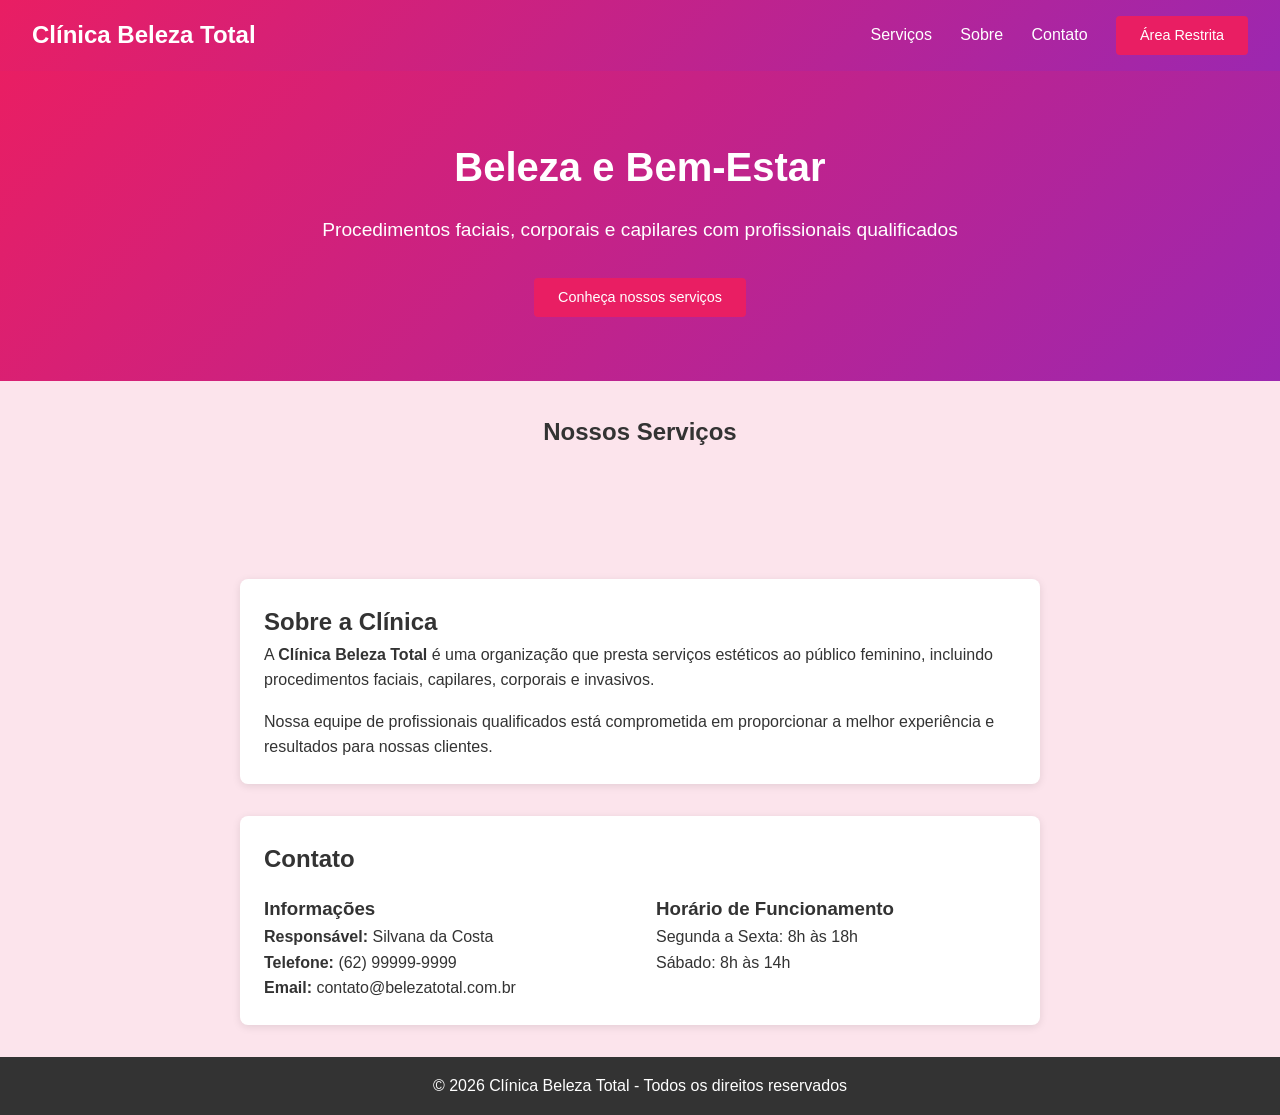
==== frontend/index.html @ 0aaa3a69 "Atualização 1 - Sprint 1 e 2 - Sistema de Gestão Clínica" ====
<!DOCTYPE html>
<html lang="pt-BR">
<head>
    <meta charset="UTF-8">
    <meta name="viewport" content="width=device-width, initial-scale=1.0">
    <title>Clínica Beleza Total</title>
    <link rel="stylesheet" href="css/style.css">
</head>
<body>
    <header class="header">
        <h1>Clínica Beleza Total</h1>
        <nav>
            <a href="#servicos">Serviços</a>
            <a href="#sobre">Sobre</a>
            <a href="#contato">Contato</a>
            <a href="login.html" class="btn btn-primary">Área Restrita</a>
        </nav>
    </header>

    <section class="hero">
        <h1>Beleza e Bem-Estar</h1>
        <p>Procedimentos faciais, corporais e capilares com profissionais qualificados</p>
        <a href="#servicos" class="btn btn-primary">Conheça nossos serviços</a>
    </section>

    <section id="servicos">
        <h2 style="text-align: center; padding: 2rem;">Nossos Serviços</h2>
        <div class="services-grid" id="servicesGrid">
            <!-- Procedimentos serão carregados via API -->
        </div>
    </section>

    <section id="sobre" class="card" style="max-width: 800px; margin: 2rem auto;">
        <h2>Sobre a Clínica</h2>
        <p>A <strong>Clínica Beleza Total</strong> é uma organização que presta serviços estéticos ao público feminino, incluindo procedimentos faciais, capilares, corporais e invasivos.</p>
        <p style="margin-top: 1rem;">Nossa equipe de profissionais qualificados está comprometida em proporcionar a melhor experiência e resultados para nossas clientes.</p>
    </section>

    <section id="contato" class="card" style="max-width: 800px; margin: 2rem auto;">
        <h2>Contato</h2>
        <div style="display: grid; grid-template-columns: 1fr 1fr; gap: 2rem; margin-top: 1rem;">
            <div>
                <h3>Informações</h3>
                <p><strong>Responsável:</strong> Silvana da Costa</p>
                <p><strong>Telefone:</strong> (62) 99999-9999</p>
                <p><strong>Email:</strong> contato@belezatotal.com.br</p>
            </div>
            <div>
                <h3>Horário de Funcionamento</h3>
                <p>Segunda a Sexta: 8h às 18h</p>
                <p>Sábado: 8h às 14h</p>
            </div>
        </div>
    </section>

    <footer style="background: #333; color: white; text-align: center; padding: 1rem; margin-top: 2rem;">
        <p>&copy; 2026 Clínica Beleza Total - Todos os direitos reservados</p>
    </footer>

    <script src="js/api.js"></script>
    <script>
        document.addEventListener('DOMContentLoaded', async () => {
            try {
                const procedimentos = await api.publicGet('/public/portfolio');
                const grid = document.getElementById('servicesGrid');
                
                procedimentos.forEach(proc => {
                    const card = document.createElement('div');
                    card.className = 'service-card';
                    card.innerHTML = `
                        <h3>${proc.nome}</h3>
                        <p>${proc.descricao}</p>
                        <p><strong>Duração:</strong> ${proc.duracaoMinutos} minutos</p>
                        <p><strong>Valor:</strong> ${format.currency(proc.valor)}</p>
                        <span class="badge badge-info">${proc.categoria}</span>
                    `;
                    grid.appendChild(card);
                });
            } catch (error) {
                console.error('Erro ao carregar procedimentos:', error);
            }
        });
    </script>
</body>
</html>
---- frontend/css/style.css ----
* {
    margin: 0;
    padding: 0;
    box-sizing: border-box;
}

:root {
    --primary: #e91e63;
    --primary-dark: #c2185b;
    --secondary: #9c27b0;
    --accent: #f06292;
    --bg: #fce4ec;
    --bg-card: #ffffff;
    --text: #333333;
    --text-light: #666666;
    --success: #4caf50;
    --warning: #ff9800;
    --danger: #f44336;
    --border: #e0e0e0;
    --shadow: 0 2px 8px rgba(0,0,0,0.1);
}

body {
    font-family: 'Segoe UI', Tahoma, Geneva, Verdana, sans-serif;
    background: var(--bg);
    color: var(--text);
    line-height: 1.6;
}

/* Header */
.header {
    background: linear-gradient(135deg, var(--primary), var(--secondary));
    color: white;
    padding: 1rem 2rem;
    display: flex;
    justify-content: space-between;
    align-items: center;
    box-shadow: var(--shadow);
}

.header h1 {
    font-size: 1.5rem;
}

.header nav a {
    color: white;
    text-decoration: none;
    margin-left: 1.5rem;
    font-weight: 500;
    transition: opacity 0.3s;
}

.header nav a:hover {
    opacity: 0.8;
}

/* Buttons */
.btn {
    padding: 0.5rem 1.5rem;
    border: none;
    border-radius: 4px;
    cursor: pointer;
    font-size: 0.9rem;
    transition: all 0.3s;
    text-decoration: none;
    display: inline-block;
}

.btn-primary {
    background: var(--primary);
    color: white;
}

.btn-primary:hover {
    background: var(--primary-dark);
}

.btn-success {
    background: var(--success);
    color: white;
}

.btn-danger {
    background: var(--danger);
    color: white;
}

.btn-warning {
    background: var(--warning);
    color: white;
}

.btn-secondary {
    background: var(--text-light);
    color: white;
}

/* Cards */
.card {
    background: var(--bg-card);
    border-radius: 8px;
    padding: 1.5rem;
    margin: 1rem 0;
    box-shadow: var(--shadow);
}

.card-header {
    border-bottom: 1px solid var(--border);
    padding-bottom: 0.5rem;
    margin-bottom: 1rem;
}

/* Forms */
.form-group {
    margin-bottom: 1rem;
}

.form-group label {
    display: block;
    margin-bottom: 0.3rem;
    font-weight: 500;
    color: var(--text);
}

.form-group input,
.form-group select,
.form-group textarea {
    width: 100%;
    padding: 0.6rem;
    border: 1px solid var(--border);
    border-radius: 4px;
    font-size: 0.9rem;
}

.form-group input:focus,
.form-group select:focus {
    outline: none;
    border-color: var(--primary);
}

/* Tables */
.table-container {
    overflow-x: auto;
}

table {
    width: 100%;
    border-collapse: collapse;
    margin-top: 1rem;
}

th, td {
    padding: 0.75rem;
    text-align: left;
    border-bottom: 1px solid var(--border);
}

th {
    background: var(--primary);
    color: white;
    font-weight: 500;
}

tr:hover {
    background: #f5f5f5;
}

/* Status badges */
.badge {
    padding: 0.25rem 0.75rem;
    border-radius: 20px;
    font-size: 0.75rem;
    font-weight: 500;
}

.badge-success {
    background: #e8f5e9;
    color: var(--success);
}

.badge-warning {
    background: #fff3e0;
    color: var(--warning);
}

.badge-danger {
    background: #ffebee;
    color: var(--danger);
}

.badge-info {
    background: #e3f2fd;
    color: #1976d2;
}

/* Login */
.login-container {
    display: flex;
    justify-content: center;
    align-items: center;
    min-height: 100vh;
    background: linear-gradient(135deg, var(--primary), var(--secondary));
}

.login-box {
    background: white;
    padding: 2rem;
    border-radius: 8px;
    box-shadow: 0 4px 20px rgba(0,0,0,0.2);
    width: 100%;
    max-width: 400px;
}

.login-box h2 {
    text-align: center;
    margin-bottom: 1.5rem;
    color: var(--primary);
}

/* Dashboard */
.dashboard {
    padding: 2rem;
}

.dashboard-grid {
    display: grid;
    grid-template-columns: repeat(auto-fit, minmax(200px, 1fr));
    gap: 1rem;
    margin-bottom: 2rem;
}

.stat-card {
    background: white;
    padding: 1.5rem;
    border-radius: 8px;
    text-align: center;
    box-shadow: var(--shadow);
}

.stat-card h3 {
    font-size: 2rem;
    color: var(--primary);
}

.stat-card p {
    color: var(--text-light);
}

/* Sidebar */
.layout {
    display: flex;
    min-height: 100vh;
}

.sidebar {
    width: 250px;
    background: #333;
    color: white;
    padding: 1rem 0;
}

.sidebar-menu {
    list-style: none;
}

.sidebar-menu a {
    display: block;
    padding: 0.75rem 1.5rem;
    color: white;
    text-decoration: none;
    transition: background 0.3s;
}

.sidebar-menu a:hover,
.sidebar-menu a.active {
    background: var(--primary);
}

.main-content {
    flex: 1;
    padding: 1.5rem;
    overflow-y: auto;
}

/* Homepage */
.hero {
    background: linear-gradient(135deg, var(--primary), var(--secondary));
    color: white;
    padding: 4rem 2rem;
    text-align: center;
}

.hero h1 {
    font-size: 2.5rem;
    margin-bottom: 1rem;
}

.hero p {
    font-size: 1.2rem;
    margin-bottom: 2rem;
}

.services-grid {
    display: grid;
    grid-template-columns: repeat(auto-fit, minmax(250px, 1fr));
    gap: 1.5rem;
    padding: 2rem;
    max-width: 1200px;
    margin: 0 auto;
}

.service-card {
    background: white;
    padding: 2rem;
    border-radius: 8px;
    text-align: center;
    box-shadow: var(--shadow);
    transition: transform 0.3s;
}

.service-card:hover {
    transform: translateY(-5px);
}

.service-card h3 {
    color: var(--primary);
    margin-bottom: 0.5rem;
}

/* Modal */
.modal {
    display: none;
    position: fixed;
    top: 0;
    left: 0;
    width: 100%;
    height: 100%;
    background: rgba(0,0,0,0.5);
    z-index: 1000;
}

.modal-content {
    background: white;
    margin: 5% auto;
    padding: 2rem;
    border-radius: 8px;
    width: 90%;
    max-width: 600px;
    max-height: 80vh;
    overflow-y: auto;
}

.modal-header {
    display: flex;
    justify-content: space-between;
    align-items: center;
    margin-bottom: 1rem;
    padding-bottom: 1rem;
    border-bottom: 1px solid var(--border);
}

.close {
    font-size: 1.5rem;
    cursor: pointer;
}

/* Alert */
.alert {
    padding: 1rem;
    border-radius: 4px;
    margin-bottom: 1rem;
}

.alert-success {
    background: #e8f5e9;
    color: var(--success);
    border: 1px solid var(--success);
}

.alert-error {
    background: #ffebee;
    color: var(--danger);
    border: 1px solid var(--danger);
}

/* Responsive */
@media (max-width: 768px) {
    .header {
        flex-direction: column;
        gap: 1rem;
    }
    
    .sidebar {
        width: 100%;
        position: fixed;
        bottom: 0;
        z-index: 100;
    }
    
    .sidebar-menu {
        display: flex;
        justify-content: space-around;
    }
    
    .sidebar-menu a {
        padding: 0.5rem;
        text-align: center;
        font-size: 0.8rem;
    }
    
    .main-content {
        padding-bottom: 80px;
    }
    
    .dashboard-grid {
        grid-template-columns: repeat(2, 1fr);
    }
}
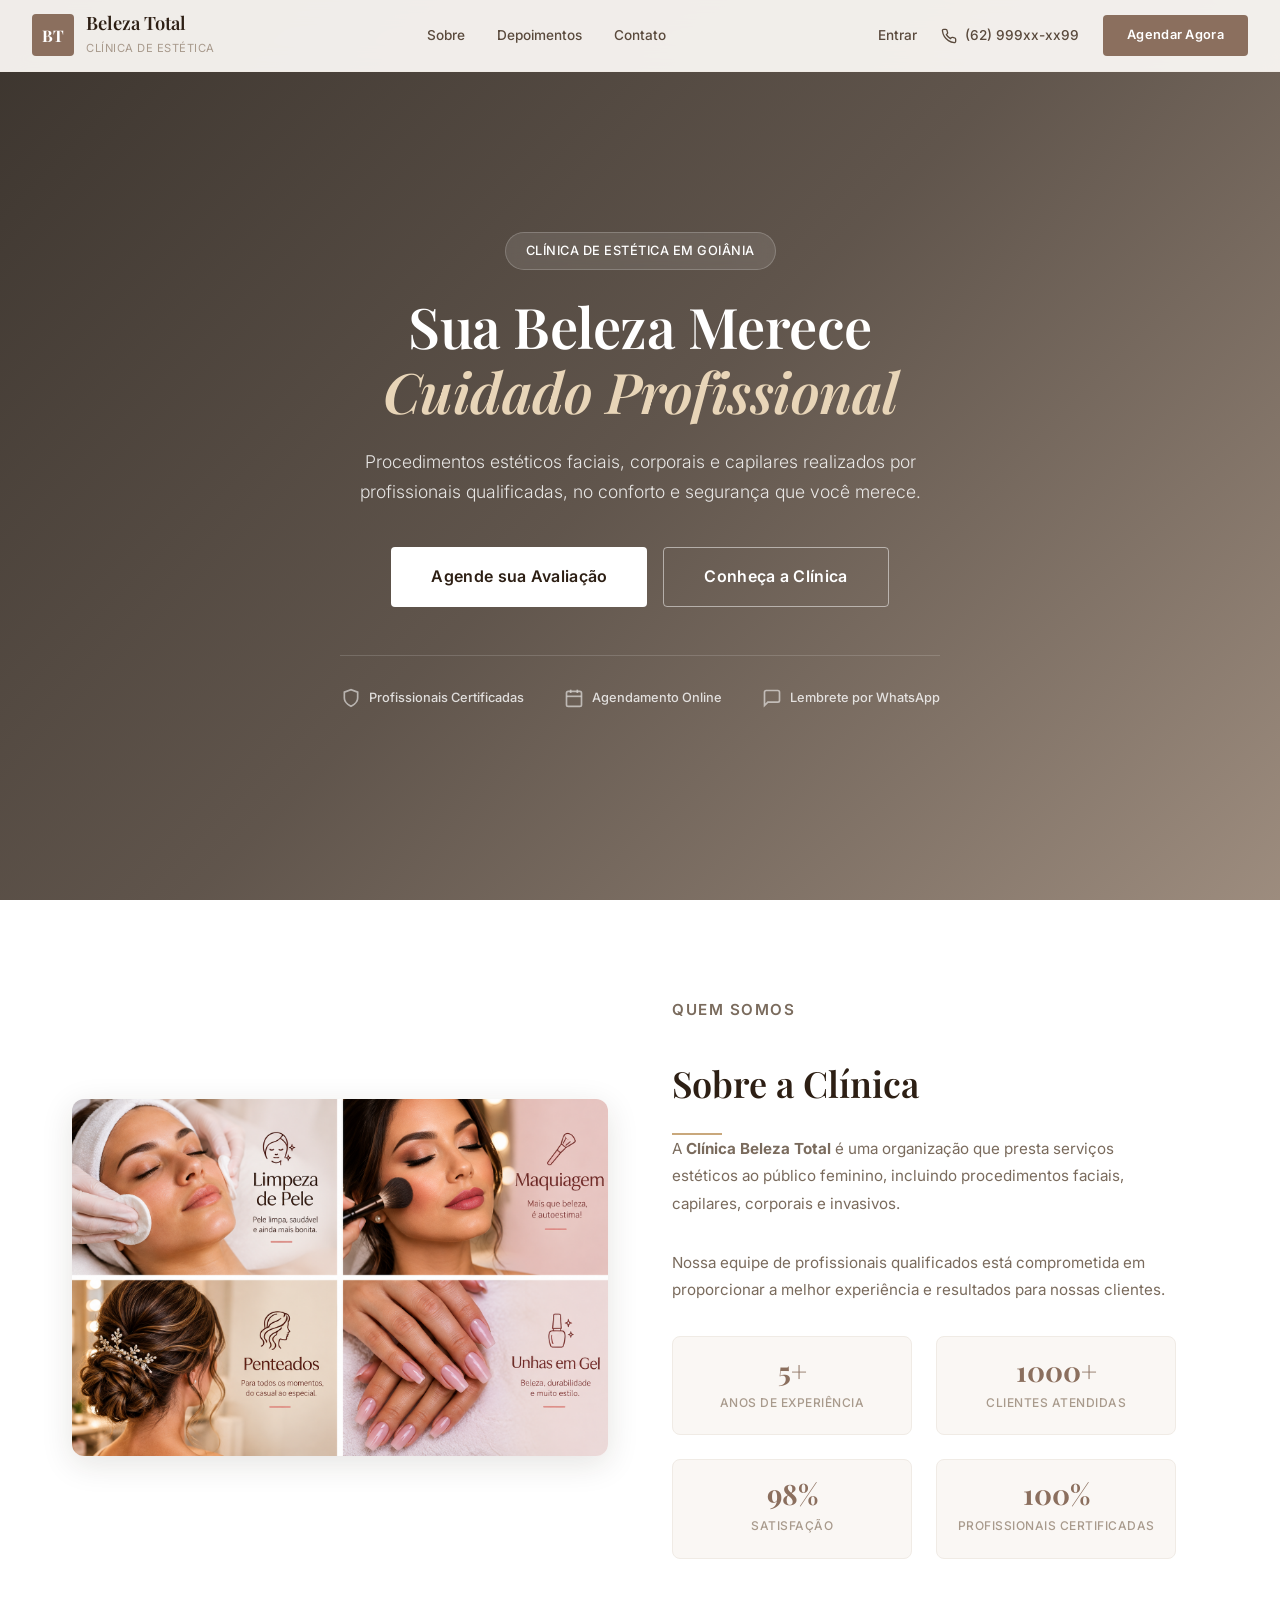
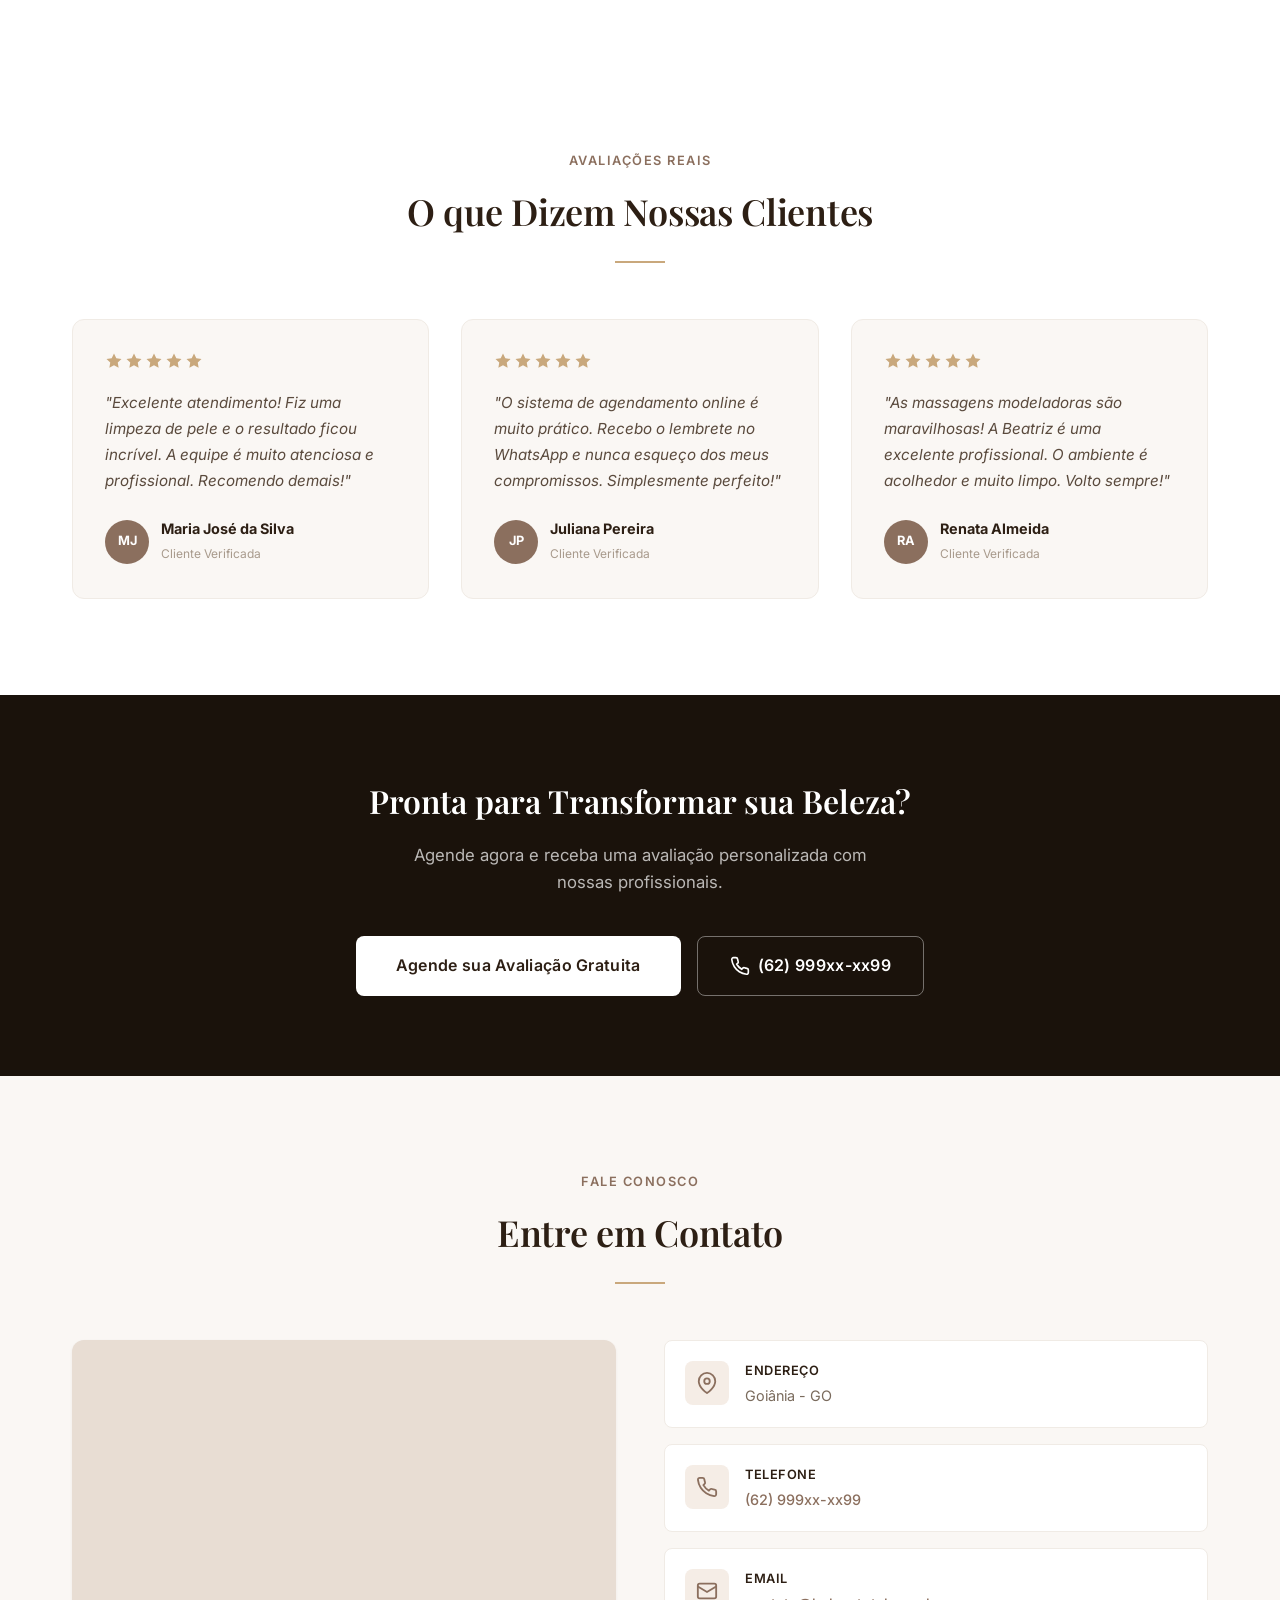
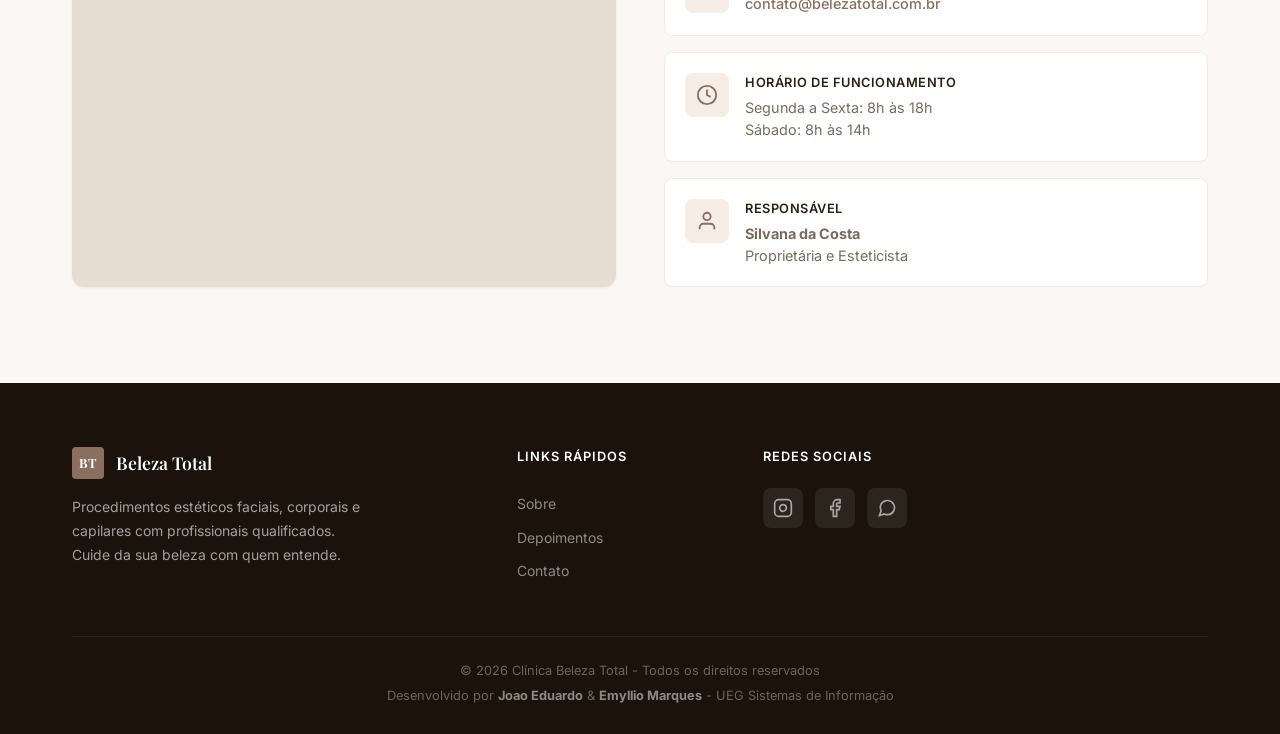
==== commit a93291f3: "atualizacao 2 homepage" ====
--- a/frontend/index.html
+++ b/frontend/index.html
@@ -3,83 +3,362 @@
 <head>
     <meta charset="UTF-8">
     <meta name="viewport" content="width=device-width, initial-scale=1.0">
-    <title>Clínica Beleza Total</title>
+    <title>Clínica Beleza Total - Estética e Bem-Estar</title>
+    <meta name="description" content="Clínica de estética em Goiânia. Procedimentos faciais, corporais e capilares com profissionais qualificados. Agende sua avaliação.">
+    <link rel="preconnect" href="https://fonts.googleapis.com">
+    <link rel="preconnect" href="https://fonts.gstatic.com" crossorigin>
+    <link href="https://fonts.googleapis.com/css2?family=Inter:wght@300;400;500;600;700&family=Playfair+Display:ital,wght@0,400;0,600;0,700;1,400&display=swap" rel="stylesheet">
     <link rel="stylesheet" href="css/style.css">
 </head>
 <body>
-    <header class="header">
-        <h1>Clínica Beleza Total</h1>
-        <nav>
-            <a href="#servicos">Serviços</a>
+
+    <header class="header" id="topo">
+        <a href="#topo" class="header-logo">
+            <div class="logo-icon">BT</div>
+            <div class="logo-text">
+                <h1>Beleza Total</h1>
+                <span>Clínica de Estética</span>
+            </div>
+        </a>
+        <nav class="nav-desktop">
             <a href="#sobre">Sobre</a>
+            <a href="#depoimentos">Depoimentos</a>
             <a href="#contato">Contato</a>
-            <a href="login.html" class="btn btn-primary">Área Restrita</a>
         </nav>
+        <div class="header-actions">
+            <a href="login.html" class="header-login">Entrar</a>
+            <a href="tel:+5562996479956" class="header-phone">
+                <svg width="16" height="16" viewBox="0 0 24 24" fill="none" stroke="currentColor" stroke-width="2"><path d="M22 16.92v3a2 2 0 01-2.18 2 19.79 19.79 0 01-8.63-3.07 19.5 19.5 0 01-6-6 19.79 19.79 0 01-3.07-8.67A2 2 0 014.11 2h3a2 2 0 012 1.72c.127.96.361 1.903.7 2.81a2 2 0 01-.45 2.11L8.09 9.91a16 16 0 006 6l1.27-1.27a2 2 0 012.11-.45c.907.339 1.85.573 2.81.7A2 2 0 0122 16.92z"/></svg>
+                (62) 999xx-xx99
+            </a>
+            <a href="#contato" class="btn btn-primary btn-cta-header">Agendar Agora</a>
+        </div>
+        <button class="mobile-menu-btn" id="mobileMenuBtn" aria-label="Menu">
+            <span></span><span></span><span></span>
+        </button>
     </header>
 
+    <nav class="nav-mobile" id="navMobile">
+        <a href="#sobre">Sobre</a>
+        <a href="#depoimentos">Depoimentos</a>
+        <a href="#contato">Contato</a>
+        <a href="login.html">Entrar</a>
+        <a href="#contato" class="btn btn-primary">Agendar Agora</a>
+    </nav>
+
     <section class="hero">
-        <h1>Beleza e Bem-Estar</h1>
-        <p>Procedimentos faciais, corporais e capilares com profissionais qualificados</p>
-        <a href="#servicos" class="btn btn-primary">Conheça nossos serviços</a>
-    </section>
-
-    <section id="servicos">
-        <h2 style="text-align: center; padding: 2rem;">Nossos Serviços</h2>
-        <div class="services-grid" id="servicesGrid">
-            <!-- Procedimentos serão carregados via API -->
-        </div>
-    </section>
-
-    <section id="sobre" class="card" style="max-width: 800px; margin: 2rem auto;">
-        <h2>Sobre a Clínica</h2>
-        <p>A <strong>Clínica Beleza Total</strong> é uma organização que presta serviços estéticos ao público feminino, incluindo procedimentos faciais, capilares, corporais e invasivos.</p>
-        <p style="margin-top: 1rem;">Nossa equipe de profissionais qualificados está comprometida em proporcionar a melhor experiência e resultados para nossas clientes.</p>
-    </section>
-
-    <section id="contato" class="card" style="max-width: 800px; margin: 2rem auto;">
-        <h2>Contato</h2>
-        <div style="display: grid; grid-template-columns: 1fr 1fr; gap: 2rem; margin-top: 1rem;">
-            <div>
-                <h3>Informações</h3>
-                <p><strong>Responsável:</strong> Silvana da Costa</p>
-                <p><strong>Telefone:</strong> (62) 99999-9999</p>
-                <p><strong>Email:</strong> contato@belezatotal.com.br</p>
-            </div>
-            <div>
-                <h3>Horário de Funcionamento</h3>
-                <p>Segunda a Sexta: 8h às 18h</p>
-                <p>Sábado: 8h às 14h</p>
-            </div>
-        </div>
-    </section>
-
-    <footer style="background: #333; color: white; text-align: center; padding: 1rem; margin-top: 2rem;">
-        <p>&copy; 2026 Clínica Beleza Total - Todos os direitos reservados</p>
+        <div class="hero-overlay"></div>
+        <div class="hero-content">
+            <p class="hero-badge">Clínica de Estética em Goiânia</p>
+            <h1>Sua Beleza Merece<br><em>Cuidado Profissional</em></h1>
+            <p class="hero-subtitle">Procedimentos estéticos faciais, corporais e capilares realizados por profissionais qualificadas, no conforto e segurança que você merece.</p>
+            <div class="hero-actions">
+                <a href="#contato" class="btn btn-hero">Agende sua Avaliação</a>
+                <a href="#sobre" class="btn btn-hero-outline">Conheça a Clínica</a>
+            </div>
+            <div class="hero-trust">
+                <div class="trust-item">
+                    <svg width="20" height="20" viewBox="0 0 24 24" fill="none" stroke="currentColor" stroke-width="2"><path d="M12 22s8-4 8-10V5l-8-3-8 3v7c0 6 8 10 8 10z"/></svg>
+                    <span>Profissionais Certificadas</span>
+                </div>
+                <div class="trust-item">
+                    <svg width="20" height="20" viewBox="0 0 24 24" fill="none" stroke="currentColor" stroke-width="2"><rect x="3" y="4" width="18" height="18" rx="2" ry="2"/><line x1="16" y1="2" x2="16" y2="6"/><line x1="8" y1="2" x2="8" y2="6"/><line x1="3" y1="10" x2="21" y2="10"/></svg>
+                    <span>Agendamento Online</span>
+                </div>
+                <div class="trust-item">
+                    <svg width="20" height="20" viewBox="0 0 24 24" fill="none" stroke="currentColor" stroke-width="2"><path d="M21 15a2 2 0 01-2 2H7l-4 4V5a2 2 0 012-2h14a2 2 0 012 2z"/></svg>
+                    <span>Lembrete por WhatsApp</span>
+                </div>
+            </div>
+        </div>
+    </section>
+
+
+
+    <section id="sobre" class="section section-about">
+        <div class="container">
+            <div class="about-grid">
+                <div class="about-image">
+                    <img src="images/hero-services.png" alt="Clínica Beleza Total" loading="lazy">
+                    <div class="about-image-accent"></div>
+                </div>
+                <div class="about-content">
+                    <p class="section-label">Quem somos</p>
+                    <h2>Sobre a Clínica</h2>
+                    <div class="divider divider-left"></div>
+                    <p class="about-lead">A <strong>Clínica Beleza Total</strong> é uma organização que presta serviços estéticos ao público feminino, incluindo procedimentos faciais, capilares, corporais e invasivos.</p>
+                    <p>Nossa equipe de profissionais qualificados está comprometida em proporcionar a melhor experiência e resultados para nossas clientes.</p>
+                    <div class="about-stats">
+                        <div class="stat">
+                            <span class="stat-number">5+</span>
+                            <span class="stat-label">Anos de Experiência</span>
+                        </div>
+                        <div class="stat">
+                            <span class="stat-number">1000+</span>
+                            <span class="stat-label">Clientes Atendidas</span>
+                        </div>
+                        <div class="stat">
+                            <span class="stat-number">98%</span>
+                            <span class="stat-label">Satisfação</span>
+                        </div>
+                        <div class="stat">
+                            <span class="stat-number">100%</span>
+                            <span class="stat-label">Profissionais Certificadas</span>
+                        </div>
+                    </div>
+                </div>
+            </div>
+        </div>
+    </section>
+
+    <section id="depoimentos" class="section section-testimonials">
+        <div class="container">
+            <div class="section-header">
+                <p class="section-label">Avaliações reais</p>
+                <h2>O que Dizem Nossas Clientes</h2>
+                <div class="divider"></div>
+            </div>
+            <div class="testimonials-grid">
+                <div class="testimonial-card">
+                    <div class="testimonial-stars">
+                        <svg width="18" height="18" viewBox="0 0 24 24" fill="currentColor"><path d="M12 2l3.09 6.26L22 9.27l-5 4.87 1.18 6.88L12 17.77l-6.18 3.25L7 14.14 2 9.27l6.91-1.01L12 2z"/></svg>
+                        <svg width="18" height="18" viewBox="0 0 24 24" fill="currentColor"><path d="M12 2l3.09 6.26L22 9.27l-5 4.87 1.18 6.88L12 17.77l-6.18 3.25L7 14.14 2 9.27l6.91-1.01L12 2z"/></svg>
+                        <svg width="18" height="18" viewBox="0 0 24 24" fill="currentColor"><path d="M12 2l3.09 6.26L22 9.27l-5 4.87 1.18 6.88L12 17.77l-6.18 3.25L7 14.14 2 9.27l6.91-1.01L12 2z"/></svg>
+                        <svg width="18" height="18" viewBox="0 0 24 24" fill="currentColor"><path d="M12 2l3.09 6.26L22 9.27l-5 4.87 1.18 6.88L12 17.77l-6.18 3.25L7 14.14 2 9.27l6.91-1.01L12 2z"/></svg>
+                        <svg width="18" height="18" viewBox="0 0 24 24" fill="currentColor"><path d="M12 2l3.09 6.26L22 9.27l-5 4.87 1.18 6.88L12 17.77l-6.18 3.25L7 14.14 2 9.27l6.91-1.01L12 2z"/></svg>
+                    </div>
+                    <p class="testimonial-text">"Excelente atendimento! Fiz uma limpeza de pele e o resultado ficou incrível. A equipe é muito atenciosa e profissional. Recomendo demais!"</p>
+                    <div class="testimonial-author">
+                        <div class="author-avatar">MJ</div>
+                        <div>
+                            <strong>Maria José da Silva</strong>
+                            <span>Cliente Verificada</span>
+                        </div>
+                    </div>
+                </div>
+                <div class="testimonial-card">
+                    <div class="testimonial-stars">
+                        <svg width="18" height="18" viewBox="0 0 24 24" fill="currentColor"><path d="M12 2l3.09 6.26L22 9.27l-5 4.87 1.18 6.88L12 17.77l-6.18 3.25L7 14.14 2 9.27l6.91-1.01L12 2z"/></svg>
+                        <svg width="18" height="18" viewBox="0 0 24 24" fill="currentColor"><path d="M12 2l3.09 6.26L22 9.27l-5 4.87 1.18 6.88L12 17.77l-6.18 3.25L7 14.14 2 9.27l6.91-1.01L12 2z"/></svg>
+                        <svg width="18" height="18" viewBox="0 0 24 24" fill="currentColor"><path d="M12 2l3.09 6.26L22 9.27l-5 4.87 1.18 6.88L12 17.77l-6.18 3.25L7 14.14 2 9.27l6.91-1.01L12 2z"/></svg>
+                        <svg width="18" height="18" viewBox="0 0 24 24" fill="currentColor"><path d="M12 2l3.09 6.26L22 9.27l-5 4.87 1.18 6.88L12 17.77l-6.18 3.25L7 14.14 2 9.27l6.91-1.01L12 2z"/></svg>
+                        <svg width="18" height="18" viewBox="0 0 24 24" fill="currentColor"><path d="M12 2l3.09 6.26L22 9.27l-5 4.87 1.18 6.88L12 17.77l-6.18 3.25L7 14.14 2 9.27l6.91-1.01L12 2z"/></svg>
+                    </div>
+                    <p class="testimonial-text">"O sistema de agendamento online é muito prático. Recebo o lembrete no WhatsApp e nunca esqueço dos meus compromissos. Simplesmente perfeito!"</p>
+                    <div class="testimonial-author">
+                        <div class="author-avatar">JP</div>
+                        <div>
+                            <strong>Juliana Pereira</strong>
+                            <span>Cliente Verificada</span>
+                        </div>
+                    </div>
+                </div>
+                <div class="testimonial-card">
+                    <div class="testimonial-stars">
+                        <svg width="18" height="18" viewBox="0 0 24 24" fill="currentColor"><path d="M12 2l3.09 6.26L22 9.27l-5 4.87 1.18 6.88L12 17.77l-6.18 3.25L7 14.14 2 9.27l6.91-1.01L12 2z"/></svg>
+                        <svg width="18" height="18" viewBox="0 0 24 24" fill="currentColor"><path d="M12 2l3.09 6.26L22 9.27l-5 4.87 1.18 6.88L12 17.77l-6.18 3.25L7 14.14 2 9.27l6.91-1.01L12 2z"/></svg>
+                        <svg width="18" height="18" viewBox="0 0 24 24" fill="currentColor"><path d="M12 2l3.09 6.26L22 9.27l-5 4.87 1.18 6.88L12 17.77l-6.18 3.25L7 14.14 2 9.27l6.91-1.01L12 2z"/></svg>
+                        <svg width="18" height="18" viewBox="0 0 24 24" fill="currentColor"><path d="M12 2l3.09 6.26L22 9.27l-5 4.87 1.18 6.88L12 17.77l-6.18 3.25L7 14.14 2 9.27l6.91-1.01L12 2z"/></svg>
+                        <svg width="18" height="18" viewBox="0 0 24 24" fill="currentColor"><path d="M12 2l3.09 6.26L22 9.27l-5 4.87 1.18 6.88L12 17.77l-6.18 3.25L7 14.14 2 9.27l6.91-1.01L12 2z"/></svg>
+                    </div>
+                    <p class="testimonial-text">"As massagens modeladoras são maravilhosas! A Beatriz é uma excelente profissional. O ambiente é acolhedor e muito limpo. Volto sempre!"</p>
+                    <div class="testimonial-author">
+                        <div class="author-avatar">RA</div>
+                        <div>
+                            <strong>Renata Almeida</strong>
+                            <span>Cliente Verificada</span>
+                        </div>
+                    </div>
+                </div>
+            </div>
+        </div>
+    </section>
+
+    <section class="cta-section">
+        <div class="container">
+            <h2>Pronta para Transformar sua Beleza?</h2>
+            <p>Agende agora e receba uma avaliação personalizada com nossas profissionais.</p>
+            <div class="cta-actions">
+                <a href="#contato" class="btn btn-cta">Agende sua Avaliação Gratuita</a>
+                <a href="tel:+5562996479956" class="btn btn-cta-phone">
+                    <svg width="20" height="20" viewBox="0 0 24 24" fill="none" stroke="currentColor" stroke-width="2"><path d="M22 16.92v3a2 2 0 01-2.18 2 19.79 19.79 0 01-8.63-3.07 19.5 19.5 0 01-6-6 19.79 19.79 0 01-3.07-8.67A2 2 0 014.11 2h3a2 2 0 012 1.72c.127.96.361 1.903.7 2.81a2 2 0 01-.45 2.11L8.09 9.91a16 16 0 006 6l1.27-1.27a2 2 0 012.11-.45c.907.339 1.85.573 2.81.7A2 2 0 0122 16.92z"/></svg>
+                    (62) 999xx-xx99
+                </a>
+            </div>
+        </div>
+    </section>
+
+    <section id="contato" class="section section-contact">
+        <div class="container">
+            <div class="section-header">
+                <p class="section-label">Fale conosco</p>
+                <h2>Entre em Contato</h2>
+                <div class="divider"></div>
+            </div>
+            <div class="contact-grid">
+                <div class="contact-map">
+                    <iframe
+                        src="https://www.google.com/maps/embed?pb=!1m18!1m12!1m3!1d122218.04626118987!2d-49.3206956!3d-16.6868931!2m3!1f0!2f0!3f0!3m2!1i1024!2i768!4f13.1!3m3!1m2!1s0x935ef864e67e7e03%3A0x12f1f59c5b1671a2!2sGoi%C3%A2nia%20-%20GO!5e0!3m2!1spt-BR!2sbr!4v1700000000000"
+                        width="100%"
+                        height="100%"
+                        style="border:0;"
+                        allowfullscreen=""
+                        loading="lazy"
+                        title="Localização da Clínica Beleza Total">
+                    </iframe>
+                </div>
+                <div class="contact-info">
+                    <div class="contact-card">
+                        <div class="contact-card-icon">
+                            <svg width="22" height="22" viewBox="0 0 24 24" fill="none" stroke="currentColor" stroke-width="2"><path d="M21 10c0 7-9 13-9 13s-9-6-9-13a9 9 0 0118 0z"/><circle cx="12" cy="10" r="3"/></svg>
+                        </div>
+                        <div>
+                            <h4>Endereço</h4>
+                            <p>Goiânia - GO</p>
+                        </div>
+                    </div>
+                    <div class="contact-card">
+                        <div class="contact-card-icon">
+                            <svg width="22" height="22" viewBox="0 0 24 24" fill="none" stroke="currentColor" stroke-width="2"><path d="M22 16.92v3a2 2 0 01-2.18 2 19.79 19.79 0 01-8.63-3.07 19.5 19.5 0 01-6-6 19.79 19.79 0 01-3.07-8.67A2 2 0 014.11 2h3a2 2 0 012 1.72c.127.96.361 1.903.7 2.81a2 2 0 01-.45 2.11L8.09 9.91a16 16 0 006 6l1.27-1.27a2 2 0 012.11-.45c.907.339 1.85.573 2.81.7A2 2 0 0122 16.92z"/></svg>
+                        </div>
+                        <div>
+                            <h4>Telefone</h4>
+                            <p><a href="tel:+5562996479956">(62) 999xx-xx99</a></p>
+                        </div>
+                    </div>
+                    <div class="contact-card">
+                        <div class="contact-card-icon">
+                            <svg width="22" height="22" viewBox="0 0 24 24" fill="none" stroke="currentColor" stroke-width="2"><rect x="2" y="4" width="20" height="16" rx="2"/><path d="M22 7l-10 6L2 7"/></svg>
+                        </div>
+                        <div>
+                            <h4>Email</h4>
+                            <p><a href="mailto:contato@belezatotal.com.br">contato@belezatotal.com.br</a></p>
+                        </div>
+                    </div>
+                    <div class="contact-card">
+                        <div class="contact-card-icon">
+                            <svg width="22" height="22" viewBox="0 0 24 24" fill="none" stroke="currentColor" stroke-width="2"><circle cx="12" cy="12" r="10"/><polyline points="12 6 12 12 16 14"/></svg>
+                        </div>
+                        <div>
+                            <h4>Horário de Funcionamento</h4>
+                            <p>Segunda a Sexta: 8h às 18h</p>
+                            <p>Sábado: 8h às 14h</p>
+                        </div>
+                    </div>
+                    <div class="contact-card">
+                        <div class="contact-card-icon">
+                            <svg width="22" height="22" viewBox="0 0 24 24" fill="none" stroke="currentColor" stroke-width="2"><path d="M20 21v-2a4 4 0 00-4-4H8a4 4 0 00-4 4v2"/><circle cx="12" cy="7" r="4"/></svg>
+                        </div>
+                        <div>
+                            <h4>Responsável</h4>
+                            <p><strong>Silvana da Costa</strong></p>
+                            <p>Proprietária e Esteticista</p>
+                        </div>
+                    </div>
+                </div>
+            </div>
+        </div>
+    </section>
+
+    <footer class="footer">
+        <div class="container">
+            <div class="footer-grid">
+                <div class="footer-brand">
+                    <div class="footer-logo">
+                        <div class="logo-icon logo-icon-sm">BT</div>
+                        <span>Beleza Total</span>
+                    </div>
+                    <p>Procedimentos estéticos faciais, corporais e capilares com profissionais qualificados. Cuide da sua beleza com quem entende.</p>
+                </div>
+                <div class="footer-links">
+                    <h4>Links Rápidos</h4>
+                    <a href="#sobre">Sobre</a>
+                    <a href="#depoimentos">Depoimentos</a>
+                    <a href="#contato">Contato</a>
+                </div>
+                <div class="footer-social">
+                    <h4>Redes Sociais</h4>
+                    <div class="social-links">
+                        <a href="https://www.instagram.com/" target="_blank" rel="noopener" aria-label="Instagram">
+                            <svg width="20" height="20" viewBox="0 0 24 24" fill="none" stroke="currentColor" stroke-width="2"><rect x="2" y="2" width="20" height="20" rx="5" ry="5"/><path d="M16 11.37A4 4 0 1112.63 8 4 4 0 0116 11.37z"/><line x1="17.5" y1="6.5" x2="17.51" y2="6.5"/></svg>
+                        </a>
+                        <a href="https://www.facebook.com/" target="_blank" rel="noopener" aria-label="Facebook">
+                            <svg width="20" height="20" viewBox="0 0 24 24" fill="none" stroke="currentColor" stroke-width="2"><path d="M18 2h-3a5 5 0 00-5 5v3H7v4h3v8h4v-8h3l1-4h-4V7a1 1 0 011-1h3z"/></svg>
+                        </a>
+                        <a href="https://wa.me/5562996479956" target="_blank" rel="noopener" aria-label="WhatsApp">
+                            <svg width="20" height="20" viewBox="0 0 24 24" fill="none" stroke="currentColor" stroke-width="2"><path d="M21 11.5a8.38 8.38 0 01-.9 3.8 8.5 8.5 0 01-7.6 4.7 8.38 8.38 0 01-3.8-.9L3 21l1.9-5.7a8.38 8.38 0 01-.9-3.8 8.5 8.5 0 014.7-7.6 8.38 8.38 0 013.8-.9h.5a8.48 8.48 0 018 8v.5z"/></svg>
+                        </a>
+                    </div>
+                </div>
+            </div>
+            <div class="footer-bottom">
+                <p>&copy; 2026 Clínica Beleza Total - Todos os direitos reservados</p>
+                <p>Desenvolvido por <strong>Joao Eduardo</strong> & <strong>Emyllio Marques</strong> - UEG Sistemas de Informação</p>
+            </div>
+        </div>
     </footer>
 
     <script src="js/api.js"></script>
     <script>
-        document.addEventListener('DOMContentLoaded', async () => {
-            try {
-                const procedimentos = await api.publicGet('/public/portfolio');
-                const grid = document.getElementById('servicesGrid');
-                
-                procedimentos.forEach(proc => {
-                    const card = document.createElement('div');
-                    card.className = 'service-card';
-                    card.innerHTML = `
-                        <h3>${proc.nome}</h3>
-                        <p>${proc.descricao}</p>
-                        <p><strong>Duração:</strong> ${proc.duracaoMinutos} minutos</p>
-                        <p><strong>Valor:</strong> ${format.currency(proc.valor)}</p>
-                        <span class="badge badge-info">${proc.categoria}</span>
-                    `;
-                    grid.appendChild(card);
+        function escapeHtml(str) {
+            if (!str) return '';
+            const div = document.createElement('div');
+            div.appendChild(document.createTextNode(String(str)));
+            return div.innerHTML;
+        }
+
+        const categoryIcons = {
+            'FACIAL': '<svg width="24" height="24" viewBox="0 0 24 24" fill="none" stroke="currentColor" stroke-width="1.5"><circle cx="12" cy="12" r="10"/><path d="M8 14s1.5 2 4 2 4-2 4-2"/><line x1="9" y1="9" x2="9.01" y2="9"/><line x1="15" y1="9" x2="15.01" y2="9"/></svg>',
+            'CORPORAL': '<svg width="24" height="24" viewBox="0 0 24 24" fill="none" stroke="currentColor" stroke-width="1.5"><path d="M18 8a2 2 0 110-4 2 2 0 010 4z"/><path d="M22 12l-3-2v6l3-2"/><path d="M6 10V8a2 2 0 012-2h0a2 2 0 012 2v2"/><path d="M10 10V8a2 2 0 012-2h0a2 2 0 012 2v2"/><path d="M14 10V8a2 2 0 012-2h0a2 2 0 012 2v2"/></svg>',
+            'CAPILAR': '<svg width="24" height="24" viewBox="0 0 24 24" fill="none" stroke="currentColor" stroke-width="1.5"><path d="M20 7c0-2.2-1.8-4-4-4s-4 1.8-4 4"/><path d="M12 3C9.2 3 7 5.2 7 8"/><path d="M4 7c0-2.2 1.8-4 4-4"/><path d="M12 3c2.8 0 5 2.2 5 5"/><path d="M20 7c0 2.8-2.2 5-5 5"/><path d="M4 7c0 2.8 2.2 5 5 5"/><path d="M12 12v4"/><path d="M8 21h8"/><path d="M12 16v5"/></svg>'
+        };
+
+        const categoryLabels = {
+            'FACIAL': 'Facial',
+            'CORPORAL': 'Corporal',
+            'CAPILAR': 'Capilar'
+        };
+
+        const formatCurrency = (value) => {
+            return new Intl.NumberFormat('pt-BR', {
+                style: 'currency',
+                currency: 'BRL'
+            }).format(value);
+        };
+
+        document.addEventListener('DOMContentLoaded', () => {
+            initMobileMenu();
+            initSmoothScroll();
+        });
+
+        function initMobileMenu() {
+            const btn = document.getElementById('mobileMenuBtn');
+            const nav = document.getElementById('navMobile');
+            btn.addEventListener('click', () => {
+                btn.classList.toggle('active');
+                nav.classList.toggle('open');
+            });
+            nav.querySelectorAll('a').forEach(link => {
+                link.addEventListener('click', () => {
+                    btn.classList.remove('active');
+                    nav.classList.remove('open');
                 });
-            } catch (error) {
-                console.error('Erro ao carregar procedimentos:', error);
-            }
-        });
+            });
+        }
+
+        function initSmoothScroll() {
+            document.querySelectorAll('a[href^="#"]').forEach(anchor => {
+                anchor.addEventListener('click', function(e) {
+                    const target = document.querySelector(this.getAttribute('href'));
+                    if (target) {
+                        e.preventDefault();
+                        const offset = 80;
+                        const pos = target.getBoundingClientRect().top + window.pageYOffset - offset;
+                        window.scrollTo({ top: pos, behavior: 'smooth' });
+                    }
+                });
+            });
+        }
     </script>
 </body>
 </html>
--- a/frontend/css/style.css
+++ b/frontend/css/style.css
@@ -1,144 +1,989 @@
-* {
+/* ================================================
+   CLINICA BELEZA TOTAL - PROFESSIONAL STYLESHEET
+   ================================================ */
+
+*, *::before, *::after {
     margin: 0;
     padding: 0;
     box-sizing: border-box;
 }
 
 :root {
-    --primary: #e91e63;
-    --primary-dark: #c2185b;
-    --secondary: #9c27b0;
-    --accent: #f06292;
-    --bg: #fce4ec;
-    --bg-card: #ffffff;
-    --text: #333333;
-    --text-light: #666666;
-    --success: #4caf50;
-    --warning: #ff9800;
-    --danger: #f44336;
-    --border: #e0e0e0;
-    --shadow: 0 2px 8px rgba(0,0,0,0.1);
+    --primary: #8b6f5e;
+    --primary-dark: #6d5747;
+    --primary-light: #f5ede6;
+    --bg: #faf7f4;
+    --bg-alt: #f0ebe5;
+    --white: #ffffff;
+    --text: #2d1f14;
+    --text-medium: #5a4a3d;
+    --text-light: #7a6b5d;
+    --text-muted: #a89a8c;
+    --accent: #c9a87c;
+    --accent-light: #e8d5b8;
+    --border: #e8ddd3;
+    --border-light: #f0ebe5;
+    --dark: #1a120b;
+    --dark-medium: #2d1f14;
+    --shadow-sm: 0 1px 3px rgba(45,31,20,0.06);
+    --shadow-md: 0 4px 16px rgba(45,31,20,0.08);
+    --shadow-lg: 0 8px 32px rgba(45,31,20,0.12);
+    --shadow-xl: 0 16px 48px rgba(45,31,20,0.16);
+    --radius-sm: 4px;
+    --radius-md: 8px;
+    --radius-lg: 12px;
+    --transition: all 0.3s cubic-bezier(0.4, 0, 0.2, 1);
+    --font-heading: 'Playfair Display', Georgia, serif;
+    --font-body: 'Inter', -apple-system, BlinkMacSystemFont, sans-serif;
+}
+
+html {
+    scroll-behavior: smooth;
+    -webkit-font-smoothing: antialiased;
+    -moz-osx-font-smoothing: grayscale;
 }
 
 body {
-    font-family: 'Segoe UI', Tahoma, Geneva, Verdana, sans-serif;
+    font-family: var(--font-body);
     background: var(--bg);
     color: var(--text);
     line-height: 1.6;
-}
-
-/* Header */
-.header {
-    background: linear-gradient(135deg, var(--primary), var(--secondary));
-    color: white;
-    padding: 1rem 2rem;
-    display: flex;
-    justify-content: space-between;
-    align-items: center;
-    box-shadow: var(--shadow);
-}
-
-.header h1 {
-    font-size: 1.5rem;
-}
-
-.header nav a {
-    color: white;
+    font-size: 16px;
+}
+
+img {
+    max-width: 100%;
+    height: auto;
+    display: block;
+}
+
+a {
+    color: inherit;
     text-decoration: none;
-    margin-left: 1.5rem;
-    font-weight: 500;
-    transition: opacity 0.3s;
-}
-
-.header nav a:hover {
-    opacity: 0.8;
-}
-
-/* Buttons */
+}
+
+.container {
+    max-width: 1200px;
+    margin: 0 auto;
+    padding: 0 2rem;
+}
+
+/* ================================================
+   BUTTONS
+   ================================================ */
 .btn {
-    padding: 0.5rem 1.5rem;
+    display: inline-flex;
+    align-items: center;
+    justify-content: center;
+    gap: 0.5rem;
+    padding: 0.875rem 2rem;
+    font-family: var(--font-body);
+    font-size: 0.875rem;
+    font-weight: 600;
+    letter-spacing: 0.3px;
     border: none;
-    border-radius: 4px;
+    border-radius: var(--radius-sm);
     cursor: pointer;
-    font-size: 0.9rem;
-    transition: all 0.3s;
+    transition: var(--transition);
     text-decoration: none;
-    display: inline-block;
+    white-space: nowrap;
 }
 
 .btn-primary {
     background: var(--primary);
-    color: white;
+    color: var(--white);
 }
 
 .btn-primary:hover {
     background: var(--primary-dark);
-}
-
-.btn-success {
-    background: var(--success);
-    color: white;
-}
-
-.btn-danger {
-    background: var(--danger);
-    color: white;
-}
-
-.btn-warning {
-    background: var(--warning);
-    color: white;
-}
-
-.btn-secondary {
-    background: var(--text-light);
-    color: white;
-}
-
-/* Cards */
+    transform: translateY(-1px);
+    box-shadow: var(--shadow-md);
+}
+
+.btn-hero {
+    background: var(--white);
+    color: var(--text);
+    padding: 1rem 2.5rem;
+    font-size: 1rem;
+}
+
+.btn-hero:hover {
+    background: var(--primary-light);
+    transform: translateY(-2px);
+    box-shadow: var(--shadow-lg);
+}
+
+.btn-hero-outline {
+    background: transparent;
+    color: var(--white);
+    border: 1.5px solid rgba(255,255,255,0.5);
+    padding: 1rem 2.5rem;
+    font-size: 1rem;
+}
+
+.btn-hero-outline:hover {
+    background: rgba(255,255,255,0.1);
+    border-color: var(--white);
+}
+
+.btn-cta {
+    background: var(--white);
+    color: var(--text);
+    padding: 1rem 2.5rem;
+    font-size: 1rem;
+    border-radius: var(--radius-md);
+}
+
+.btn-cta:hover {
+    background: var(--primary-light);
+    transform: translateY(-2px);
+    box-shadow: var(--shadow-lg);
+}
+
+.btn-cta-phone {
+    background: transparent;
+    color: var(--white);
+    border: 1.5px solid rgba(255,255,255,0.4);
+    padding: 1rem 2rem;
+    font-size: 1rem;
+    border-radius: var(--radius-md);
+}
+
+.btn-cta-phone:hover {
+    background: rgba(255,255,255,0.1);
+    border-color: var(--white);
+}
+
+.btn-cta-header {
+    padding: 0.625rem 1.5rem;
+    font-size: 0.8rem;
+}
+
+.btn-service {
+    background: var(--primary);
+    color: var(--white);
+    width: 100%;
+    padding: 0.75rem;
+    margin-top: 1rem;
+    font-size: 0.8rem;
+    text-transform: uppercase;
+    letter-spacing: 0.5px;
+}
+
+.btn-service:hover {
+    background: var(--primary-dark);
+}
+
+/* ================================================
+   HEADER
+   ================================================ */
+.header {
+    position: fixed;
+    top: 0;
+    left: 0;
+    right: 0;
+    z-index: 1000;
+    background: rgba(250,247,244,0.95);
+    backdrop-filter: blur(12px);
+    -webkit-backdrop-filter: blur(12px);
+    border-bottom: 1px solid var(--border-light);
+    padding: 0 2rem;
+    height: 72px;
+    display: flex;
+    align-items: center;
+    justify-content: space-between;
+    transition: var(--transition);
+}
+
+.header.scrolled {
+    box-shadow: var(--shadow-sm);
+}
+
+.header-logo {
+    display: flex;
+    align-items: center;
+    gap: 0.75rem;
+    text-decoration: none;
+    color: var(--text);
+}
+
+.logo-icon {
+    width: 42px;
+    height: 42px;
+    background: var(--primary);
+    color: var(--white);
+    display: flex;
+    align-items: center;
+    justify-content: center;
+    font-family: var(--font-heading);
+    font-weight: 700;
+    font-size: 1rem;
+    border-radius: var(--radius-sm);
+}
+
+.logo-icon-sm {
+    width: 32px;
+    height: 32px;
+    font-size: 0.8rem;
+}
+
+.logo-text h1 {
+    font-family: var(--font-heading);
+    font-size: 1.15rem;
+    font-weight: 600;
+    line-height: 1.2;
+    color: var(--text);
+}
+
+.logo-text span {
+    font-size: 0.7rem;
+    color: var(--text-muted);
+    letter-spacing: 0.5px;
+    text-transform: uppercase;
+}
+
+.nav-desktop {
+    display: flex;
+    align-items: center;
+    gap: 2rem;
+}
+
+.nav-desktop a {
+    font-size: 0.85rem;
+    font-weight: 500;
+    color: var(--text-medium);
+    transition: var(--transition);
+    position: relative;
+}
+
+.nav-desktop a:hover {
+    color: var(--primary);
+}
+
+.nav-desktop a::after {
+    content: '';
+    position: absolute;
+    bottom: -4px;
+    left: 0;
+    width: 0;
+    height: 2px;
+    background: var(--primary);
+    transition: var(--transition);
+}
+
+.nav-desktop a:hover::after {
+    width: 100%;
+}
+
+.header-actions {
+    display: flex;
+    align-items: center;
+    gap: 1.5rem;
+}
+
+.header-phone {
+    display: flex;
+    align-items: center;
+    gap: 0.5rem;
+    font-size: 0.85rem;
+    font-weight: 500;
+    color: var(--text-medium);
+    transition: var(--transition);
+}
+
+.header-phone:hover {
+    color: var(--primary);
+}
+
+.header-login {
+    font-size: 0.85rem;
+    font-weight: 500;
+    color: var(--text-medium);
+    transition: var(--transition);
+}
+
+.header-login:hover {
+    color: var(--primary);
+}
+
+.mobile-menu-btn {
+    display: none;
+    flex-direction: column;
+    gap: 5px;
+    background: none;
+    border: none;
+    cursor: pointer;
+    padding: 4px;
+    z-index: 1001;
+}
+
+.mobile-menu-btn span {
+    display: block;
+    width: 24px;
+    height: 2px;
+    background: var(--text);
+    transition: var(--transition);
+    border-radius: 2px;
+}
+
+.mobile-menu-btn.active span:nth-child(1) {
+    transform: rotate(45deg) translate(5px, 5px);
+}
+
+.mobile-menu-btn.active span:nth-child(2) {
+    opacity: 0;
+}
+
+.mobile-menu-btn.active span:nth-child(3) {
+    transform: rotate(-45deg) translate(5px, -5px);
+}
+
+.nav-mobile {
+    display: none;
+    position: fixed;
+    top: 72px;
+    left: 0;
+    right: 0;
+    background: var(--white);
+    border-bottom: 1px solid var(--border);
+    padding: 1.5rem 2rem;
+    z-index: 999;
+    flex-direction: column;
+    gap: 0;
+    box-shadow: var(--shadow-lg);
+    transform: translateY(-100%);
+    opacity: 0;
+    transition: var(--transition);
+}
+
+.nav-mobile.open {
+    transform: translateY(0);
+    opacity: 1;
+}
+
+.nav-mobile a {
+    display: block;
+    padding: 0.875rem 0;
+    font-size: 1rem;
+    font-weight: 500;
+    color: var(--text-medium);
+    border-bottom: 1px solid var(--border-light);
+    transition: var(--transition);
+}
+
+.nav-mobile a:hover {
+    color: var(--primary);
+    padding-left: 0.5rem;
+}
+
+.nav-mobile .btn {
+    margin-top: 0.75rem;
+    border-bottom: none;
+    text-align: center;
+}
+
+/* ================================================
+   HERO
+   ================================================ */
+.hero {
+    position: relative;
+    min-height: 100vh;
+    display: flex;
+    align-items: center;
+    justify-content: center;
+    background: url('/images/hero-services.png') center/cover no-repeat;
+    padding: 120px 2rem 80px;
+    overflow: hidden;
+}
+
+.hero-overlay {
+    position: absolute;
+    inset: 0;
+    background: linear-gradient(
+        135deg,
+        rgba(26,18,11,0.85) 0%,
+        rgba(45,31,20,0.75) 50%,
+        rgba(107,83,63,0.65) 100%
+    );
+}
+
+.hero-content {
+    position: relative;
+    z-index: 1;
+    max-width: 800px;
+    text-align: center;
+    color: var(--white);
+}
+
+.hero-badge {
+    display: inline-block;
+    padding: 0.5rem 1.25rem;
+    background: rgba(255,255,255,0.1);
+    border: 1px solid rgba(255,255,255,0.2);
+    border-radius: 50px;
+    font-size: 0.8rem;
+    font-weight: 500;
+    letter-spacing: 0.5px;
+    text-transform: uppercase;
+    margin-bottom: 1.5rem;
+    backdrop-filter: blur(8px);
+}
+
+.hero h1 {
+    font-family: var(--font-heading);
+    font-size: 3.5rem;
+    font-weight: 600;
+    line-height: 1.15;
+    margin-bottom: 1.5rem;
+    letter-spacing: -0.5px;
+}
+
+.hero h1 em {
+    font-style: italic;
+    color: var(--accent-light);
+}
+
+.hero-subtitle {
+    font-size: 1.1rem;
+    line-height: 1.7;
+    color: rgba(255,255,255,0.85);
+    max-width: 600px;
+    margin: 0 auto 2.5rem;
+    font-weight: 300;
+}
+
+.hero-actions {
+    display: flex;
+    gap: 1rem;
+    justify-content: center;
+    flex-wrap: wrap;
+    margin-bottom: 3rem;
+}
+
+.hero-trust {
+    display: flex;
+    gap: 2.5rem;
+    justify-content: center;
+    flex-wrap: wrap;
+    padding-top: 2rem;
+    border-top: 1px solid rgba(255,255,255,0.15);
+}
+
+.trust-item {
+    display: flex;
+    align-items: center;
+    gap: 0.5rem;
+    font-size: 0.8rem;
+    font-weight: 500;
+    color: rgba(255,255,255,0.8);
+}
+
+.trust-item svg {
+    opacity: 0.7;
+}
+
+/* ================================================
+   SECTIONS
+   ================================================ */
+.section {
+    padding: 6rem 0;
+}
+
+.section-header {
+    text-align: center;
+    margin-bottom: 3.5rem;
+}
+
+.section-label {
+    font-size: 0.8rem;
+    font-weight: 600;
+    color: var(--primary);
+    text-transform: uppercase;
+    letter-spacing: 1.5px;
+    margin-bottom: 0.75rem;
+}
+
+.section-header h2 {
+    font-family: var(--font-heading);
+    font-size: 2.25rem;
+    font-weight: 600;
+    color: var(--text);
+    letter-spacing: -0.3px;
+}
+
+.divider {
+    width: 50px;
+    height: 2px;
+    background: var(--accent);
+    margin: 1.25rem auto 0;
+}
+
+.divider-left {
+    margin-left: 0;
+}
+
+.section-about {
+    background: var(--white);
+}
+
+.section-testimonials {
+    background: var(--white);
+}
+
+.section-contact {
+    background: var(--bg);
+}
+
+/* ================================================
+   ABOUT
+   ================================================ */
+.about-grid {
+    display: grid;
+    grid-template-columns: 1fr 1fr;
+    gap: 4rem;
+    align-items: center;
+}
+
+.about-image {
+    position: relative;
+}
+
+.about-image img {
+    width: 100%;
+    border-radius: var(--radius-lg);
+    box-shadow: var(--shadow-lg);
+}
+
+.about-image-accent {
+    position: absolute;
+    bottom: -20px;
+    right: -20px;
+    width: 120px;
+    height: 120px;
+    background: var(--accent-light);
+    border-radius: var(--radius-lg);
+    z-index: -1;
+    opacity: 0.5;
+}
+
+.about-content {
+    padding-right: 2rem;
+}
+
+.about-content h2 {
+    font-family: var(--font-heading);
+    font-size: 2.25rem;
+    font-weight: 600;
+    color: var(--text);
+    margin-bottom: 1rem;
+}
+
+.about-lead {
+    font-size: 1.05rem;
+    line-height: 1.8;
+    color: var(--text-medium);
+    margin-bottom: 1rem;
+}
+
+.about-content > p {
+    font-size: 0.95rem;
+    line-height: 1.8;
+    color: var(--text-light);
+    margin-bottom: 2rem;
+}
+
+.about-stats {
+    display: grid;
+    grid-template-columns: repeat(2, 1fr);
+    gap: 1.5rem;
+}
+
+.stat {
+    text-align: center;
+    padding: 1.25rem;
+    background: var(--bg);
+    border-radius: var(--radius-md);
+    border: 1px solid var(--border-light);
+}
+
+.stat-number {
+    display: block;
+    font-family: var(--font-heading);
+    font-size: 1.75rem;
+    font-weight: 700;
+    color: var(--primary);
+    line-height: 1;
+    margin-bottom: 0.25rem;
+}
+
+.stat-label {
+    font-size: 0.75rem;
+    color: var(--text-muted);
+    text-transform: uppercase;
+    letter-spacing: 0.5px;
+    font-weight: 500;
+}
+
+/* ================================================
+   TESTIMONIALS
+   ================================================ */
+.testimonials-grid {
+    display: grid;
+    grid-template-columns: repeat(3, 1fr);
+    gap: 2rem;
+}
+
+.testimonial-card {
+    background: var(--bg);
+    padding: 2rem;
+    border-radius: var(--radius-lg);
+    border: 1px solid var(--border-light);
+    transition: var(--transition);
+}
+
+.testimonial-card:hover {
+    box-shadow: var(--shadow-md);
+}
+
+.testimonial-stars {
+    display: flex;
+    gap: 2px;
+    color: var(--accent);
+    margin-bottom: 1.25rem;
+}
+
+.testimonial-text {
+    font-size: 0.95rem;
+    line-height: 1.7;
+    color: var(--text-medium);
+    font-style: italic;
+    margin-bottom: 1.5rem;
+}
+
+.testimonial-author {
+    display: flex;
+    align-items: center;
+    gap: 0.75rem;
+}
+
+.author-avatar {
+    width: 44px;
+    height: 44px;
+    border-radius: 50%;
+    background: var(--primary);
+    color: var(--white);
+    display: flex;
+    align-items: center;
+    justify-content: center;
+    font-size: 0.8rem;
+    font-weight: 700;
+    flex-shrink: 0;
+}
+
+.testimonial-author strong {
+    display: block;
+    font-size: 0.9rem;
+    color: var(--text);
+}
+
+.testimonial-author span {
+    font-size: 0.75rem;
+    color: var(--text-muted);
+}
+
+/* ================================================
+   CTA
+   ================================================ */
+.cta-section {
+    background: var(--dark);
+    padding: 5rem 0;
+    text-align: center;
+}
+
+.cta-section h2 {
+    font-family: var(--font-heading);
+    font-size: 2rem;
+    font-weight: 600;
+    color: var(--white);
+    margin-bottom: 1rem;
+}
+
+.cta-section p {
+    font-size: 1.05rem;
+    color: rgba(255,255,255,0.7);
+    margin-bottom: 2.5rem;
+    max-width: 500px;
+    margin-left: auto;
+    margin-right: auto;
+}
+
+.cta-actions {
+    display: flex;
+    gap: 1rem;
+    justify-content: center;
+    flex-wrap: wrap;
+}
+
+/* ================================================
+   CONTACT
+   ================================================ */
+.contact-grid {
+    display: grid;
+    grid-template-columns: 1fr 1fr;
+    gap: 3rem;
+}
+
+.contact-map {
+    border-radius: var(--radius-lg);
+    overflow: hidden;
+    min-height: 400px;
+    background: var(--border);
+    box-shadow: var(--shadow-sm);
+}
+
+.contact-map iframe {
+    width: 100%;
+    height: 100%;
+    min-height: 400px;
+}
+
+.contact-info {
+    display: flex;
+    flex-direction: column;
+    gap: 1rem;
+}
+
+.contact-card {
+    display: flex;
+    align-items: flex-start;
+    gap: 1rem;
+    padding: 1.25rem;
+    background: var(--white);
+    border-radius: var(--radius-md);
+    border: 1px solid var(--border-light);
+    transition: var(--transition);
+}
+
+.contact-card:hover {
+    border-color: var(--accent-light);
+    box-shadow: var(--shadow-sm);
+}
+
+.contact-card-icon {
+    width: 44px;
+    height: 44px;
+    border-radius: var(--radius-md);
+    background: var(--primary-light);
+    display: flex;
+    align-items: center;
+    justify-content: center;
+    color: var(--primary);
+    flex-shrink: 0;
+}
+
+.contact-card h4 {
+    font-size: 0.8rem;
+    font-weight: 600;
+    color: var(--text);
+    text-transform: uppercase;
+    letter-spacing: 0.5px;
+    margin-bottom: 0.25rem;
+}
+
+.contact-card p {
+    font-size: 0.9rem;
+    color: var(--text-light);
+    line-height: 1.5;
+}
+
+.contact-card a {
+    color: var(--primary);
+    font-weight: 500;
+    transition: var(--transition);
+}
+
+.contact-card a:hover {
+    color: var(--primary-dark);
+}
+
+/* ================================================
+   FOOTER
+   ================================================ */
+.footer {
+    background: var(--dark);
+    color: rgba(255,255,255,0.6);
+    padding: 4rem 0 0;
+}
+
+.footer-grid {
+    display: grid;
+    grid-template-columns: 2fr 1fr 1fr 1fr;
+    gap: 3rem;
+    padding-bottom: 3rem;
+    border-bottom: 1px solid rgba(255,255,255,0.08);
+}
+
+.footer-logo {
+    display: flex;
+    align-items: center;
+    gap: 0.75rem;
+    margin-bottom: 1rem;
+}
+
+.footer-logo span {
+    font-family: var(--font-heading);
+    font-size: 1.1rem;
+    font-weight: 600;
+    color: var(--white);
+}
+
+.footer-brand p {
+    font-size: 0.875rem;
+    line-height: 1.7;
+    max-width: 300px;
+}
+
+.footer-links h4,
+.footer-social h4 {
+    font-size: 0.8rem;
+    font-weight: 600;
+    color: var(--white);
+    text-transform: uppercase;
+    letter-spacing: 1px;
+    margin-bottom: 1.25rem;
+}
+
+.footer-links a {
+    display: block;
+    font-size: 0.875rem;
+    color: rgba(255,255,255,0.5);
+    padding: 0.35rem 0;
+    transition: var(--transition);
+}
+
+.footer-links a:hover {
+    color: var(--accent);
+    padding-left: 4px;
+}
+
+.social-links {
+    display: flex;
+    gap: 0.75rem;
+}
+
+.social-links a {
+    width: 40px;
+    height: 40px;
+    border-radius: var(--radius-md);
+    background: rgba(255,255,255,0.08);
+    display: flex;
+    align-items: center;
+    justify-content: center;
+    color: rgba(255,255,255,0.6);
+    transition: var(--transition);
+}
+
+.social-links a:hover {
+    background: var(--primary);
+    color: var(--white);
+    transform: translateY(-2px);
+}
+
+.footer-bottom {
+    padding: 1.5rem 0;
+    text-align: center;
+}
+
+.footer-bottom p {
+    font-size: 0.8rem;
+    color: rgba(255,255,255,0.35);
+    margin-bottom: 0.25rem;
+}
+
+.footer-bottom strong {
+    color: rgba(255,255,255,0.5);
+}
+
+/* ================================================
+   LOADING & EMPTY STATES
+   ================================================ */
+.loading-state {
+    text-align: center;
+    padding: 3rem;
+    grid-column: 1 / -1;
+    color: var(--text-muted);
+}
+
+.spinner {
+    width: 36px;
+    height: 36px;
+    border: 3px solid var(--border);
+    border-top-color: var(--primary);
+    border-radius: 50%;
+    animation: spin 0.8s linear infinite;
+    margin: 0 auto 1rem;
+}
+
+@keyframes spin {
+    to { transform: rotate(360deg); }
+}
+
+.empty-state {
+    text-align: center;
+    padding: 3rem;
+    grid-column: 1 / -1;
+    color: var(--text-muted);
+}
+
+.empty-state-error {
+    color: #b55a5a;
+}
+
+/* ================================================
+   SHARED COMPONENTS (Dashboard/Login)
+   ================================================ */
 .card {
-    background: var(--bg-card);
-    border-radius: 8px;
+    background: var(--white);
     padding: 1.5rem;
     margin: 1rem 0;
-    box-shadow: var(--shadow);
-}
-
-.card-header {
-    border-bottom: 1px solid var(--border);
-    padding-bottom: 0.5rem;
-    margin-bottom: 1rem;
-}
-
-/* Forms */
+    box-shadow: var(--shadow-sm);
+    border-radius: var(--radius-md);
+    border: 1px solid var(--border-light);
+}
+
 .form-group {
     margin-bottom: 1rem;
 }
 
 .form-group label {
     display: block;
-    margin-bottom: 0.3rem;
+    margin-bottom: 0.375rem;
     font-weight: 500;
-    color: var(--text);
+    font-size: 0.875rem;
+    color: var(--text-medium);
 }
 
 .form-group input,
 .form-group select,
 .form-group textarea {
     width: 100%;
-    padding: 0.6rem;
+    padding: 0.75rem 1rem;
     border: 1px solid var(--border);
-    border-radius: 4px;
+    border-radius: var(--radius-sm);
+    font-family: var(--font-body);
     font-size: 0.9rem;
+    transition: var(--transition);
+    background: var(--white);
 }
 
 .form-group input:focus,
-.form-group select:focus {
+.form-group select:focus,
+.form-group textarea:focus {
     outline: none;
     border-color: var(--primary);
-}
-
-/* Tables */
+    box-shadow: 0 0 0 3px rgba(139,111,94,0.1);
+}
+
 .table-container {
     overflow-x: auto;
 }
@@ -150,113 +995,123 @@
 }
 
 th, td {
-    padding: 0.75rem;
+    padding: 0.875rem 1rem;
     text-align: left;
-    border-bottom: 1px solid var(--border);
+    border-bottom: 1px solid var(--border-light);
 }
 
 th {
     background: var(--primary);
-    color: white;
-    font-weight: 500;
+    color: var(--white);
+    font-weight: 600;
+    font-size: 0.8rem;
+    text-transform: uppercase;
+    letter-spacing: 0.5px;
 }
 
 tr:hover {
-    background: #f5f5f5;
-}
-
-/* Status badges */
+    background: var(--primary-light);
+}
+
 .badge {
-    padding: 0.25rem 0.75rem;
-    border-radius: 20px;
-    font-size: 0.75rem;
-    font-weight: 500;
-}
-
-.badge-success {
-    background: #e8f5e9;
-    color: var(--success);
-}
-
-.badge-warning {
-    background: #fff3e0;
-    color: var(--warning);
-}
-
-.badge-danger {
-    background: #ffebee;
-    color: var(--danger);
-}
-
-.badge-info {
-    background: #e3f2fd;
-    color: #1976d2;
-}
-
-/* Login */
+    padding: 0.3rem 0.75rem;
+    font-size: 0.7rem;
+    font-weight: 600;
+    text-transform: uppercase;
+    letter-spacing: 0.5px;
+    border-radius: 50px;
+}
+
+.badge-success { background: #e8f5e9; color: #2e7d32; }
+.badge-warning { background: #fff3e0; color: #e65100; }
+.badge-danger { background: #ffebee; color: #c62828; }
+.badge-info { background: #e3f2fd; color: #1565c0; }
+
+/* ================================================
+   LOGIN
+   ================================================ */
 .login-container {
     display: flex;
     justify-content: center;
     align-items: center;
     min-height: 100vh;
-    background: linear-gradient(135deg, var(--primary), var(--secondary));
+    background: var(--bg);
+    padding: 2rem;
 }
 
 .login-box {
-    background: white;
-    padding: 2rem;
-    border-radius: 8px;
-    box-shadow: 0 4px 20px rgba(0,0,0,0.2);
+    background: var(--white);
+    padding: 3rem;
+    box-shadow: var(--shadow-md);
     width: 100%;
     max-width: 400px;
+    border-radius: var(--radius-lg);
+    border: 1px solid var(--border-light);
 }
 
 .login-box h2 {
     text-align: center;
-    margin-bottom: 1.5rem;
-    color: var(--primary);
-}
-
-/* Dashboard */
+    margin-bottom: 2rem;
+    font-family: var(--font-heading);
+    font-weight: 600;
+    font-size: 1.5rem;
+    color: var(--text);
+}
+
+/* ================================================
+   DASHBOARD
+   ================================================ */
 .dashboard {
     padding: 2rem;
 }
 
 .dashboard-grid {
     display: grid;
-    grid-template-columns: repeat(auto-fit, minmax(200px, 1fr));
-    gap: 1rem;
+    grid-template-columns: repeat(auto-fit, minmax(220px, 1fr));
+    gap: 1.5rem;
     margin-bottom: 2rem;
 }
 
 .stat-card {
-    background: white;
-    padding: 1.5rem;
-    border-radius: 8px;
+    background: var(--white);
+    padding: 1.75rem;
     text-align: center;
-    box-shadow: var(--shadow);
+    box-shadow: var(--shadow-sm);
+    border-radius: var(--radius-lg);
+    border: 1px solid var(--border-light);
+    transition: var(--transition);
+}
+
+.stat-card:hover {
+    box-shadow: var(--shadow-md);
 }
 
 .stat-card h3 {
+    font-family: var(--font-heading);
     font-size: 2rem;
     color: var(--primary);
+    margin-bottom: 0.25rem;
 }
 
 .stat-card p {
-    color: var(--text-light);
-}
-
-/* Sidebar */
+    color: var(--text-muted);
+    font-size: 0.85rem;
+}
+
+/* ================================================
+   SIDEBAR
+   ================================================ */
 .layout {
     display: flex;
     min-height: 100vh;
 }
 
 .sidebar {
-    width: 250px;
-    background: #333;
-    color: white;
-    padding: 1rem 0;
+    width: 260px;
+    background: var(--dark);
+    color: var(--white);
+    padding: 1.5rem 0;
+    flex-shrink: 0;
 }
 
 .sidebar-menu {
@@ -264,70 +1119,33 @@
 }
 
 .sidebar-menu a {
-    display: block;
-    padding: 0.75rem 1.5rem;
-    color: white;
+    display: flex;
+    align-items: center;
+    gap: 0.75rem;
+    padding: 0.875rem 1.5rem;
+    color: rgba(255,255,255,0.55);
     text-decoration: none;
-    transition: background 0.3s;
+    transition: var(--transition);
+    font-size: 0.875rem;
+    font-weight: 500;
 }
 
 .sidebar-menu a:hover,
 .sidebar-menu a.active {
     background: var(--primary);
+    color: var(--white);
 }
 
 .main-content {
     flex: 1;
     padding: 1.5rem;
     overflow-y: auto;
-}
-
-/* Homepage */
-.hero {
-    background: linear-gradient(135deg, var(--primary), var(--secondary));
-    color: white;
-    padding: 4rem 2rem;
-    text-align: center;
-}
-
-.hero h1 {
-    font-size: 2.5rem;
-    margin-bottom: 1rem;
-}
-
-.hero p {
-    font-size: 1.2rem;
-    margin-bottom: 2rem;
-}
-
-.services-grid {
-    display: grid;
-    grid-template-columns: repeat(auto-fit, minmax(250px, 1fr));
-    gap: 1.5rem;
-    padding: 2rem;
-    max-width: 1200px;
-    margin: 0 auto;
-}
-
-.service-card {
-    background: white;
-    padding: 2rem;
-    border-radius: 8px;
-    text-align: center;
-    box-shadow: var(--shadow);
-    transition: transform 0.3s;
-}
-
-.service-card:hover {
-    transform: translateY(-5px);
-}
-
-.service-card h3 {
-    color: var(--primary);
-    margin-bottom: 0.5rem;
-}
-
-/* Modal */
+    background: var(--bg);
+}
+
+/* ================================================
+   MODAL
+   ================================================ */
 .modal {
     display: none;
     position: fixed;
@@ -337,82 +1155,204 @@
     height: 100%;
     background: rgba(0,0,0,0.5);
     z-index: 1000;
+    backdrop-filter: blur(4px);
 }
 
 .modal-content {
-    background: white;
+    background: var(--white);
     margin: 5% auto;
     padding: 2rem;
-    border-radius: 8px;
     width: 90%;
     max-width: 600px;
     max-height: 80vh;
     overflow-y: auto;
+    border-radius: var(--radius-lg);
+    box-shadow: var(--shadow-xl);
 }
 
 .modal-header {
     display: flex;
     justify-content: space-between;
     align-items: center;
-    margin-bottom: 1rem;
+    margin-bottom: 1.5rem;
     padding-bottom: 1rem;
-    border-bottom: 1px solid var(--border);
+    border-bottom: 1px solid var(--border-light);
 }
 
 .close {
     font-size: 1.5rem;
     cursor: pointer;
-}
-
-/* Alert */
+    color: var(--text-muted);
+    background: none;
+    border: none;
+    padding: 4px;
+    line-height: 1;
+    transition: var(--transition);
+}
+
+.close:hover {
+    color: var(--text);
+}
+
 .alert {
-    padding: 1rem;
-    border-radius: 4px;
+    padding: 1rem 1.25rem;
     margin-bottom: 1rem;
+    font-size: 0.9rem;
+    border-radius: var(--radius-md);
 }
 
 .alert-success {
     background: #e8f5e9;
-    color: var(--success);
-    border: 1px solid var(--success);
+    color: #2e7d32;
+    border: 1px solid #a5d6a7;
 }
 
 .alert-error {
     background: #ffebee;
-    color: var(--danger);
-    border: 1px solid var(--danger);
-}
-
-/* Responsive */
+    color: #c62828;
+    border: 1px solid #ef9a9a;
+}
+
+/* ================================================
+   RESPONSIVE
+   ================================================ */
+@media (max-width: 1024px) {
+    .footer-grid {
+        grid-template-columns: 1fr 1fr;
+        gap: 2rem;
+    }
+}
+
 @media (max-width: 768px) {
+    .nav-desktop {
+        display: none;
+    }
+
+    .header-actions .header-phone {
+        display: none;
+    }
+
+    .mobile-menu-btn {
+        display: flex;
+    }
+
+    .nav-mobile {
+        display: flex;
+    }
+
+    .hero {
+        min-height: auto;
+        padding: 140px 1.5rem 60px;
+    }
+
+    .hero h1 {
+        font-size: 2.25rem;
+    }
+
+    .hero-subtitle {
+        font-size: 1rem;
+    }
+
+    .hero-actions {
+        flex-direction: column;
+        align-items: center;
+    }
+
+    .hero-trust {
+        flex-direction: column;
+        align-items: center;
+        gap: 1rem;
+    }
+
+    .section {
+        padding: 4rem 0;
+    }
+
+    .section-header h2 {
+        font-size: 1.75rem;
+    }
+
+    .about-grid {
+        grid-template-columns: 1fr;
+        gap: 2rem;
+    }
+
+    .about-content {
+        padding-right: 0;
+        order: 1;
+    }
+
+    .about-image {
+        order: 0;
+    }
+
+    .about-image-accent {
+        display: none;
+    }
+
+    .testimonials-grid {
+        grid-template-columns: 1fr;
+    }
+
+    .contact-grid {
+        grid-template-columns: 1fr;
+    }
+
+    .footer-grid {
+        grid-template-columns: 1fr;
+        gap: 2rem;
+        text-align: center;
+    }
+
+    .footer-brand p {
+        max-width: 100%;
+    }
+
+    .footer-links a:hover {
+        padding-left: 0;
+    }
+
+    .social-links {
+        justify-content: center;
+    }
+
+    .cta-section h2 {
+        font-size: 1.5rem;
+    }
+
+    .cta-actions {
+        flex-direction: column;
+        align-items: center;
+    }
+}
+
+@media (max-width: 480px) {
+    .container {
+        padding: 0 1rem;
+    }
+
     .header {
-        flex-direction: column;
+        padding: 0 1rem;
+    }
+
+    .hero h1 {
+        font-size: 1.85rem;
+    }
+
+    .about-stats {
+        grid-template-columns: 1fr 1fr;
         gap: 1rem;
     }
-    
-    .sidebar {
-        width: 100%;
-        position: fixed;
-        bottom: 0;
-        z-index: 100;
-    }
-    
-    .sidebar-menu {
-        display: flex;
-        justify-content: space-around;
-    }
-    
-    .sidebar-menu a {
-        padding: 0.5rem;
-        text-align: center;
-        font-size: 0.8rem;
-    }
-    
-    .main-content {
-        padding-bottom: 80px;
-    }
-    
-    .dashboard-grid {
-        grid-template-columns: repeat(2, 1fr);
-    }
-}
+
+    .stat {
+        padding: 1rem;
+    }
+
+    .stat-number {
+        font-size: 1.5rem;
+    }
+
+    .footer {
+        padding: 3rem 0 0;
+    }
+}
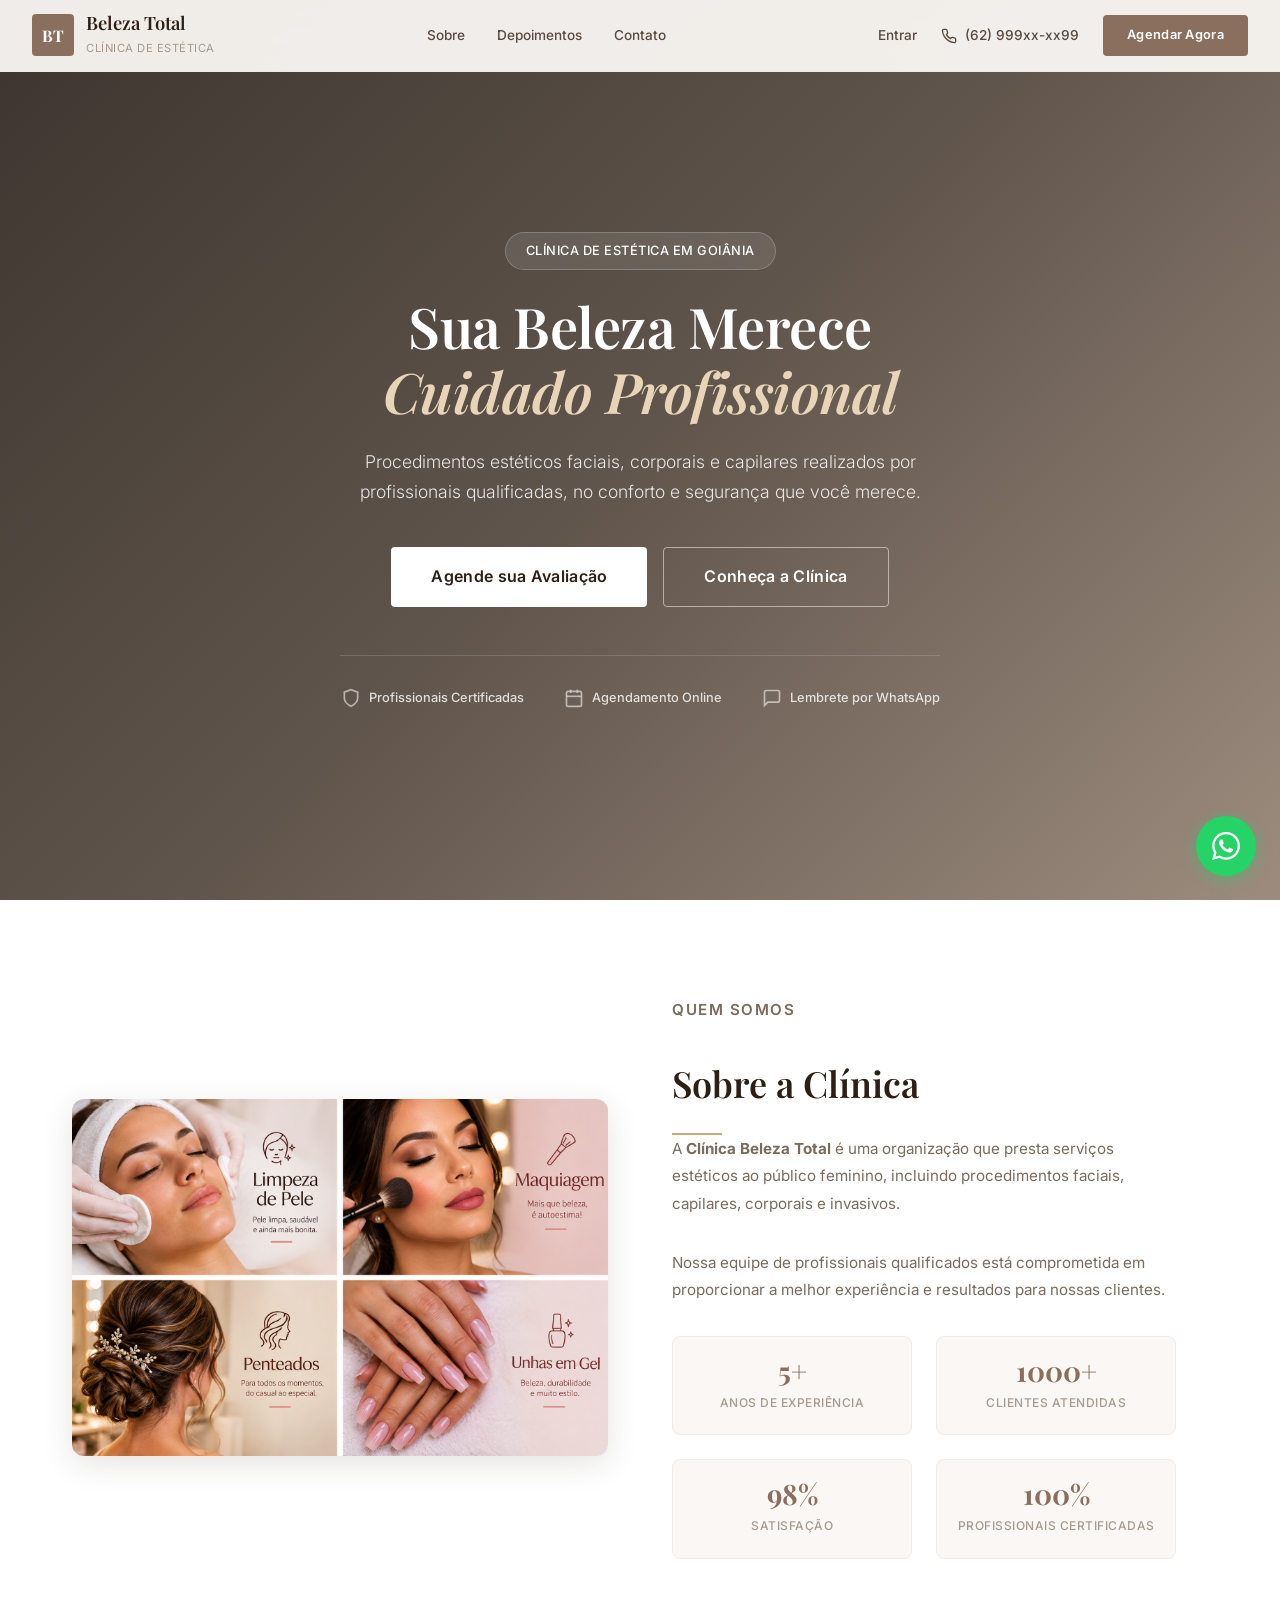
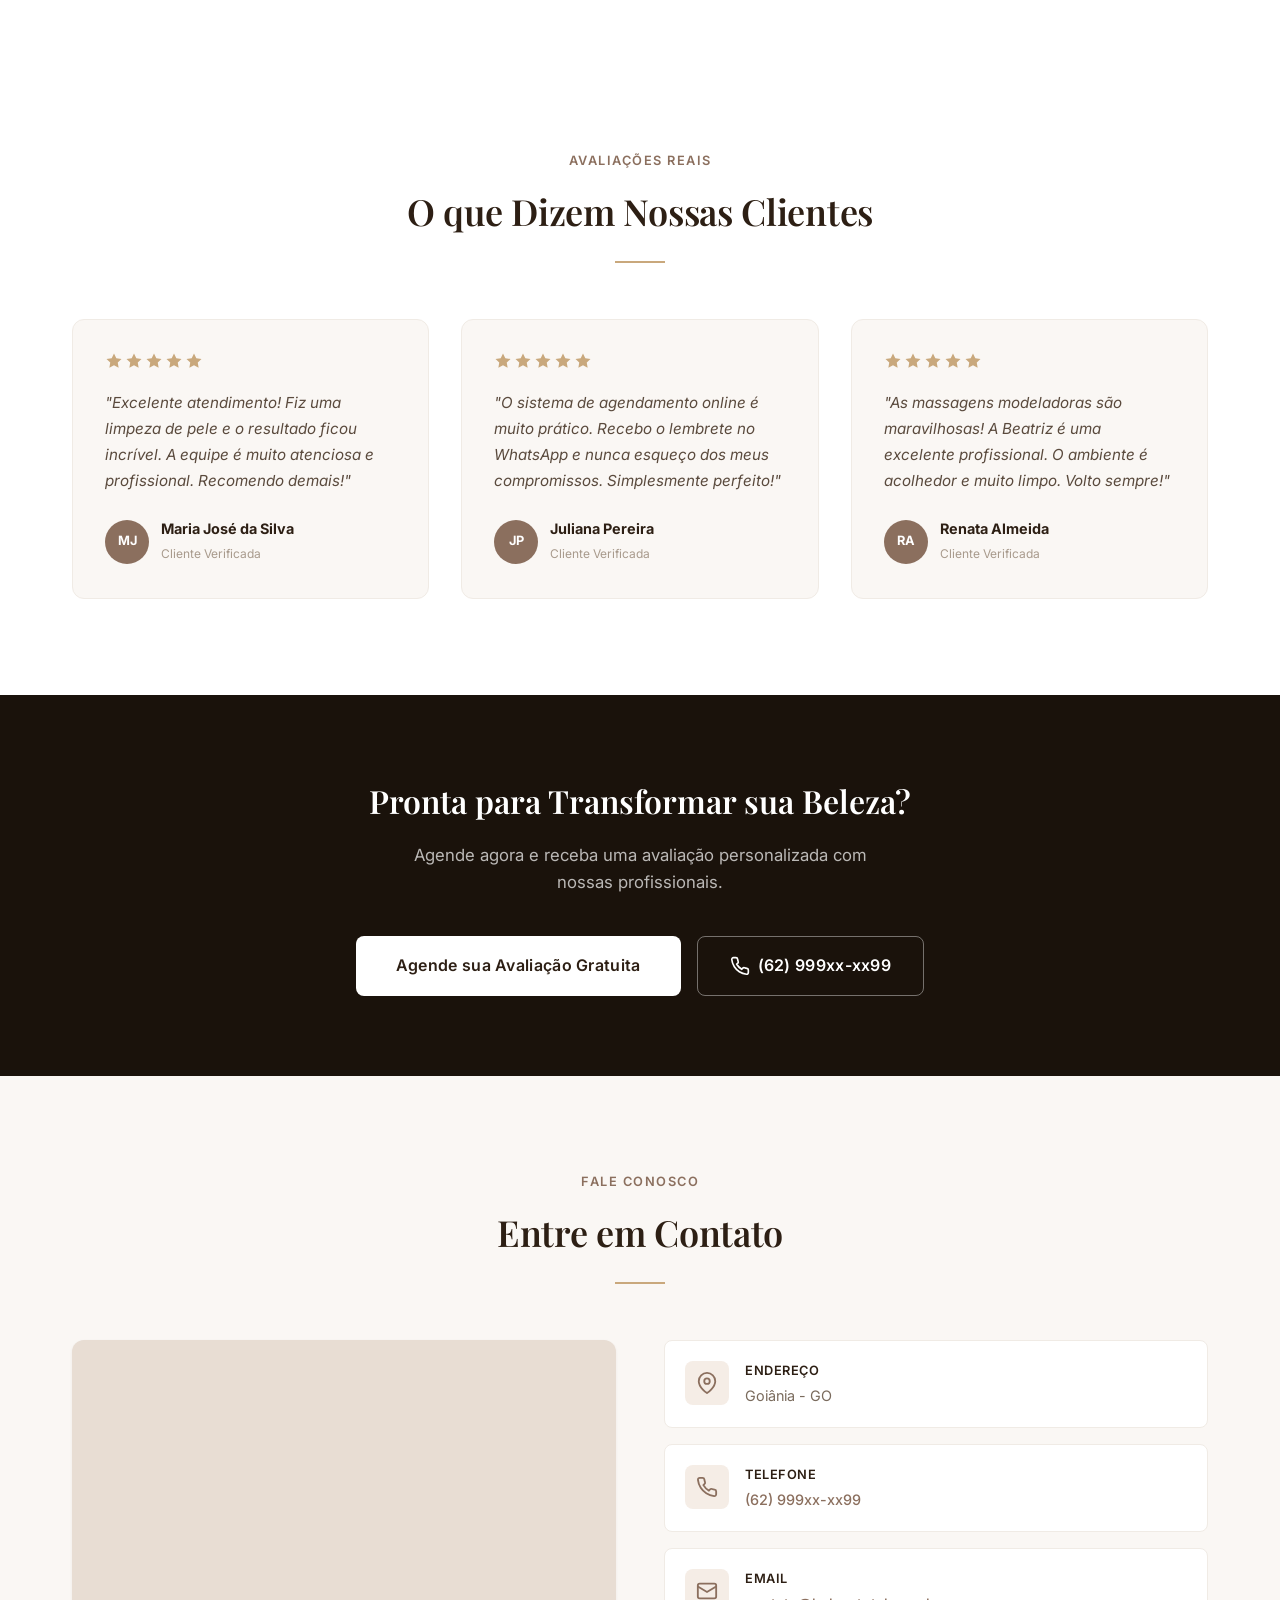
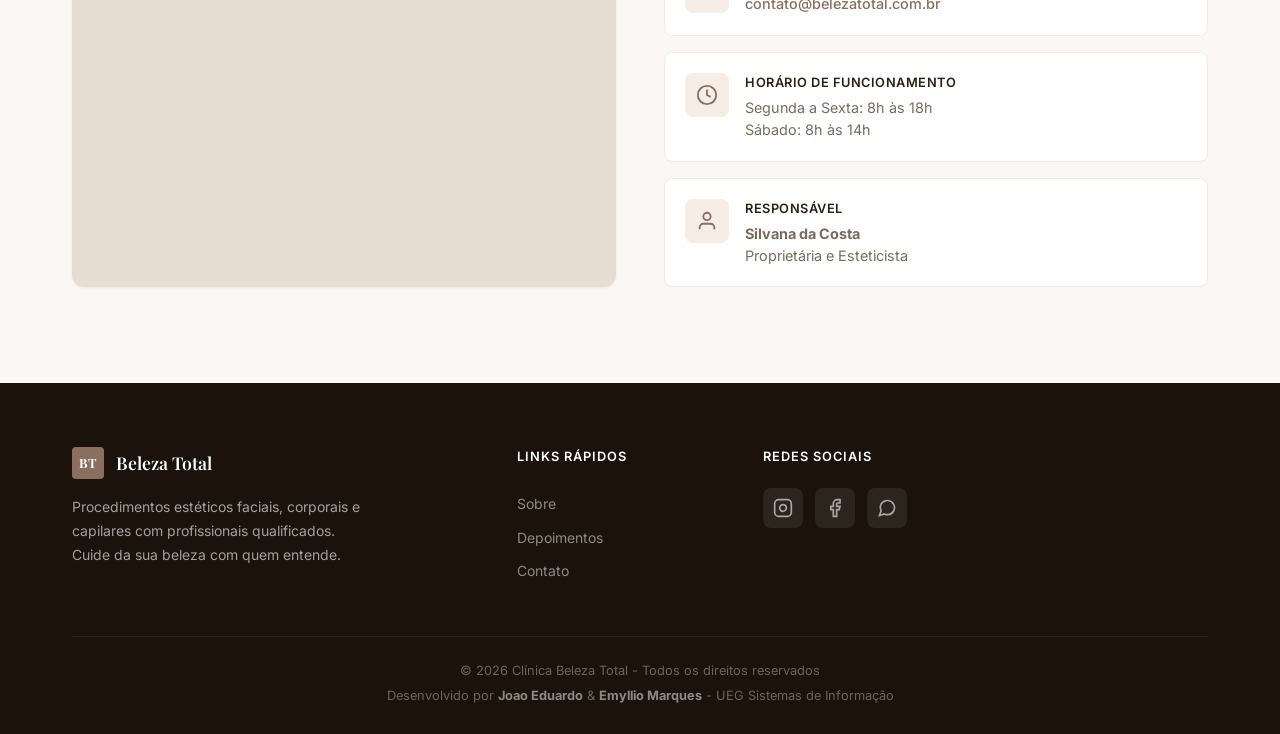
==== commit 9857d2f2: "atualizacao sprint 3 e 4" ====
--- a/frontend/index.html
+++ b/frontend/index.html
@@ -260,6 +260,10 @@
         </div>
     </section>
 
+    <a href="https://wa.me/5562999xx9999" target="_blank" rel="noopener" class="whatsapp-float" aria-label="WhatsApp">
+        <svg width="28" height="28" viewBox="0 0 24 24" fill="white"><path d="M17.472 14.382c-.297-.149-1.758-.867-2.03-.967-.273-.099-.471-.148-.67.15-.197.297-.767.966-.94 1.164-.173.199-.347.223-.644.075-.297-.15-1.255-.463-2.39-1.475-.883-.788-1.48-1.761-1.653-2.059-.173-.297-.018-.458.13-.606.134-.133.298-.347.446-.52.149-.174.198-.298.298-.497.099-.198.05-.371-.025-.52-.075-.149-.669-1.612-.916-2.207-.242-.579-.487-.5-.669-.51-.173-.008-.371-.01-.57-.01-.198 0-.52.074-.792.372-.272.297-1.04 1.016-1.04 2.479 0 1.462 1.065 2.875 1.213 3.074.149.198 2.096 3.2 5.077 4.487.709.306 1.262.489 1.694.625.712.227 1.36.195 1.871.118.571-.085 1.758-.719 2.006-1.413.248-.694.248-1.289.173-1.413-.074-.124-.272-.198-.57-.347m-5.421 7.403h-.004a9.87 9.87 0 01-5.031-1.378l-.361-.214-3.741.982.998-3.648-.235-.374a9.86 9.86 0 01-1.51-5.26c.001-5.45 4.436-9.884 9.888-9.884 2.64 0 5.122 1.03 6.988 2.898a9.825 9.825 0 012.893 6.994c-.003 5.45-4.437 9.884-9.885 9.884m8.413-18.297A11.815 11.815 0 0012.05 0C5.495 0 .16 5.335.157 11.892c0 2.096.547 4.142 1.588 5.945L.057 24l6.305-1.654a11.882 11.882 0 005.683 1.448h.005c6.554 0 11.89-5.335 11.893-11.893a11.821 11.821 0 00-3.48-8.413z"/></svg>
+    </a>
+
     <footer class="footer">
         <div class="container">
             <div class="footer-grid">
@@ -300,6 +304,7 @@
 
     <script src="js/api.js"></script>
     <script>
+        // WhatsApp Float Button
         function escapeHtml(str) {
             if (!str) return '';
             const div = document.createElement('div');
--- a/frontend/css/style.css
+++ b/frontend/css/style.css
@@ -905,6 +905,30 @@
 }
 
 /* ================================================
+   WHATSAPP FLOAT BUTTON
+   ================================================ */
+.whatsapp-float {
+    position: fixed;
+    bottom: 24px;
+    right: 24px;
+    width: 60px;
+    height: 60px;
+    background: #25d366;
+    border-radius: 50%;
+    display: flex;
+    align-items: center;
+    justify-content: center;
+    box-shadow: 0 4px 16px rgba(37,211,102,0.4);
+    z-index: 999;
+    transition: var(--transition);
+}
+
+.whatsapp-float:hover {
+    transform: scale(1.1);
+    box-shadow: 0 6px 24px rgba(37,211,102,0.5);
+}
+
+/* ================================================
    LOADING & EMPTY STATES
    ================================================ */
 .loading-state {
